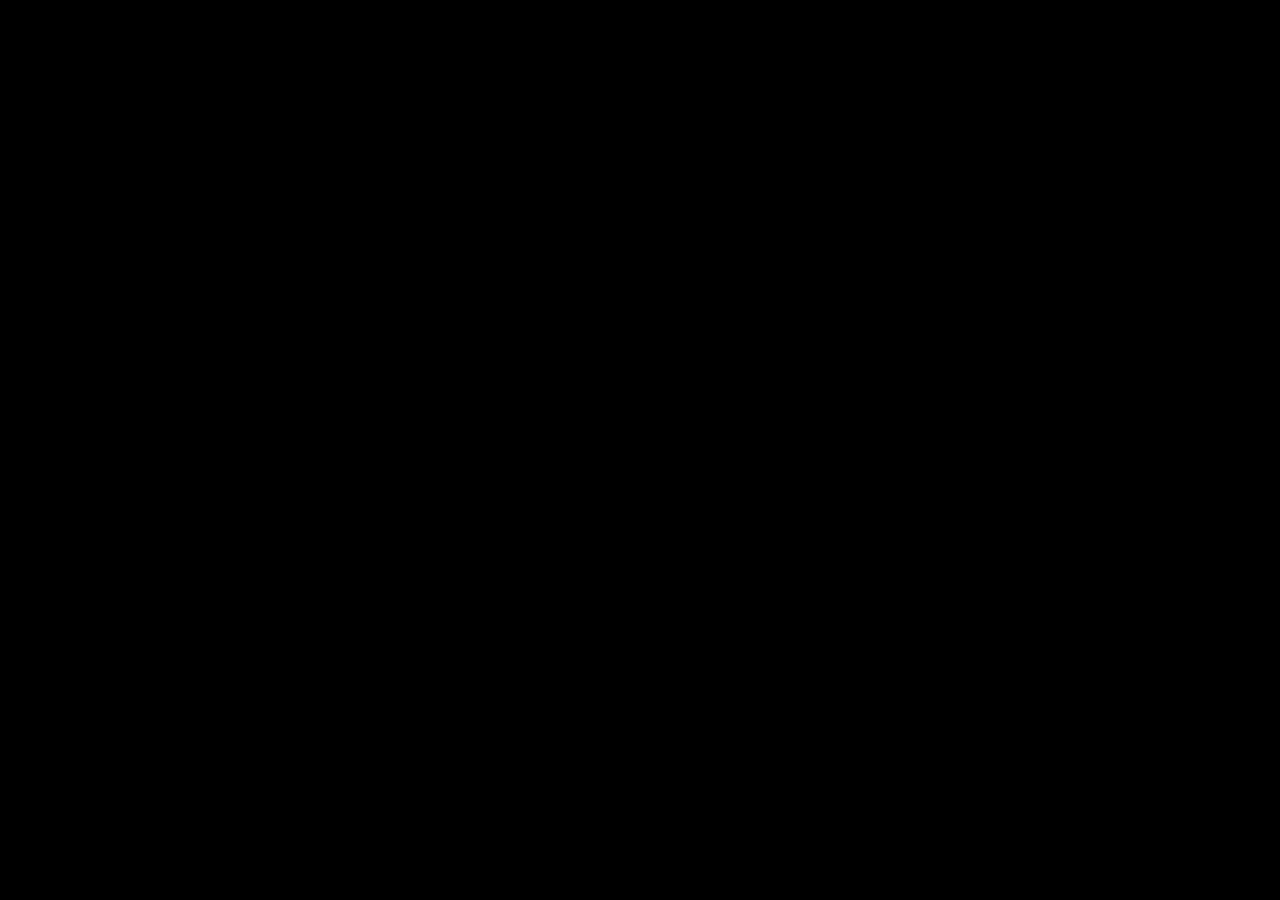
==== index.html @ 2d36dbc8 "Publish 3ro particle landing and mobile entrance" ====
<!doctype html>
<html lang="en">
<head>
  <meta charset="utf-8">
  <meta name="viewport" content="width=device-width, initial-scale=1, viewport-fit=cover">
  <meta name="theme-color" content="#000000">
  <meta name="robots" content="noindex, nofollow">
  <meta name="description" content="3ro — Beyond Baseline.">
  <title>3ro</title>
  <link rel="icon" href="assets/favicon.svg" type="image/svg+xml">
  <link rel="stylesheet" href="landing.css">
  <script type="module" src="landing.js"></script>
</head>
<body>
  <main aria-label="3ro interactive suit portrait">
    <canvas id="field" aria-label="A suit portrait and the 3ro logo below it. Move the pointer or drag to reveal a monochrome point cloud. Click or tap to toggle the full-colour portrait."></canvas>
    <p class="screen-reader-only" id="visual-status" role="status"></p>
  </main>
</body>
</html>
---- landing.css ----
:root { color-scheme:dark; background:#000; }
* { box-sizing:border-box; }
html,body,main { margin:0; width:100%; height:100%; overflow:hidden; background:#000; }
main { position:fixed; inset:0; }
canvas { display:block; width:100%; height:100%; touch-action:none; }
.screen-reader-only { position:absolute; width:1px; height:1px; overflow:hidden; clip-path:inset(50%); white-space:nowrap; }
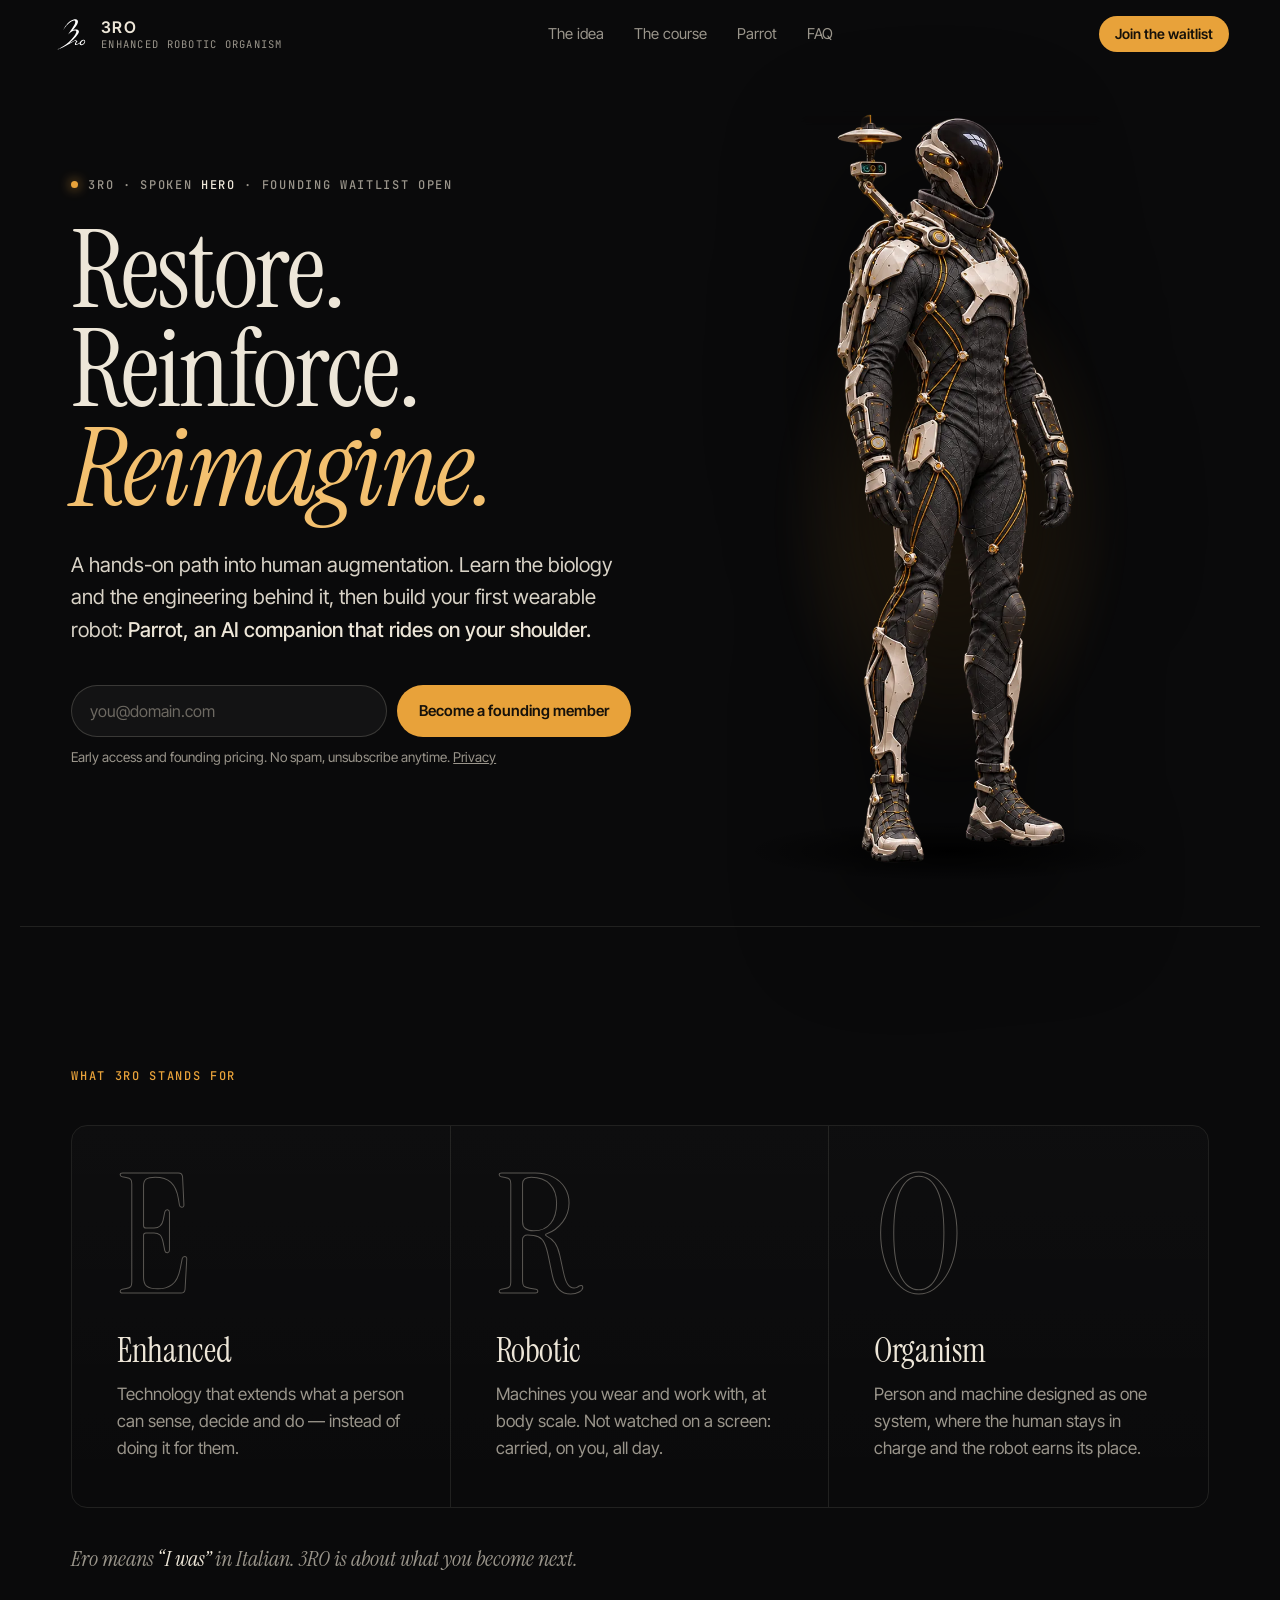
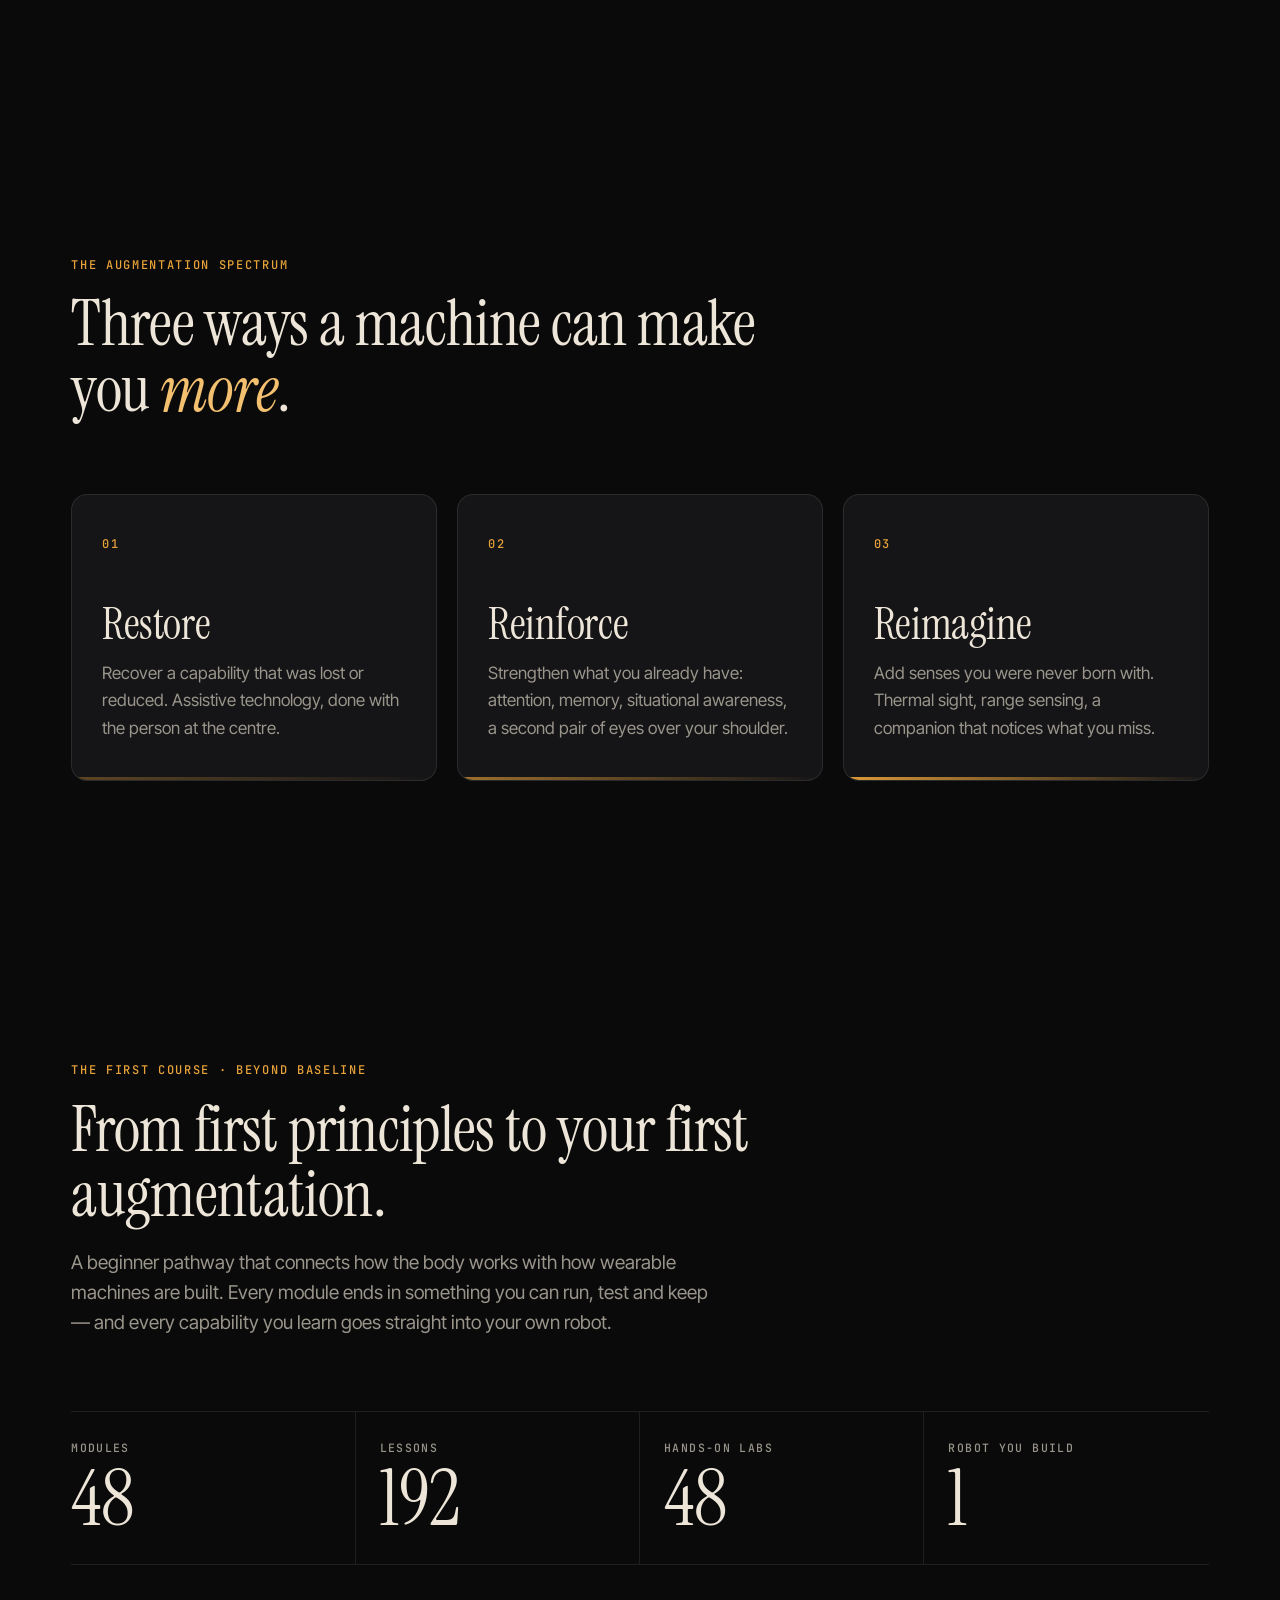
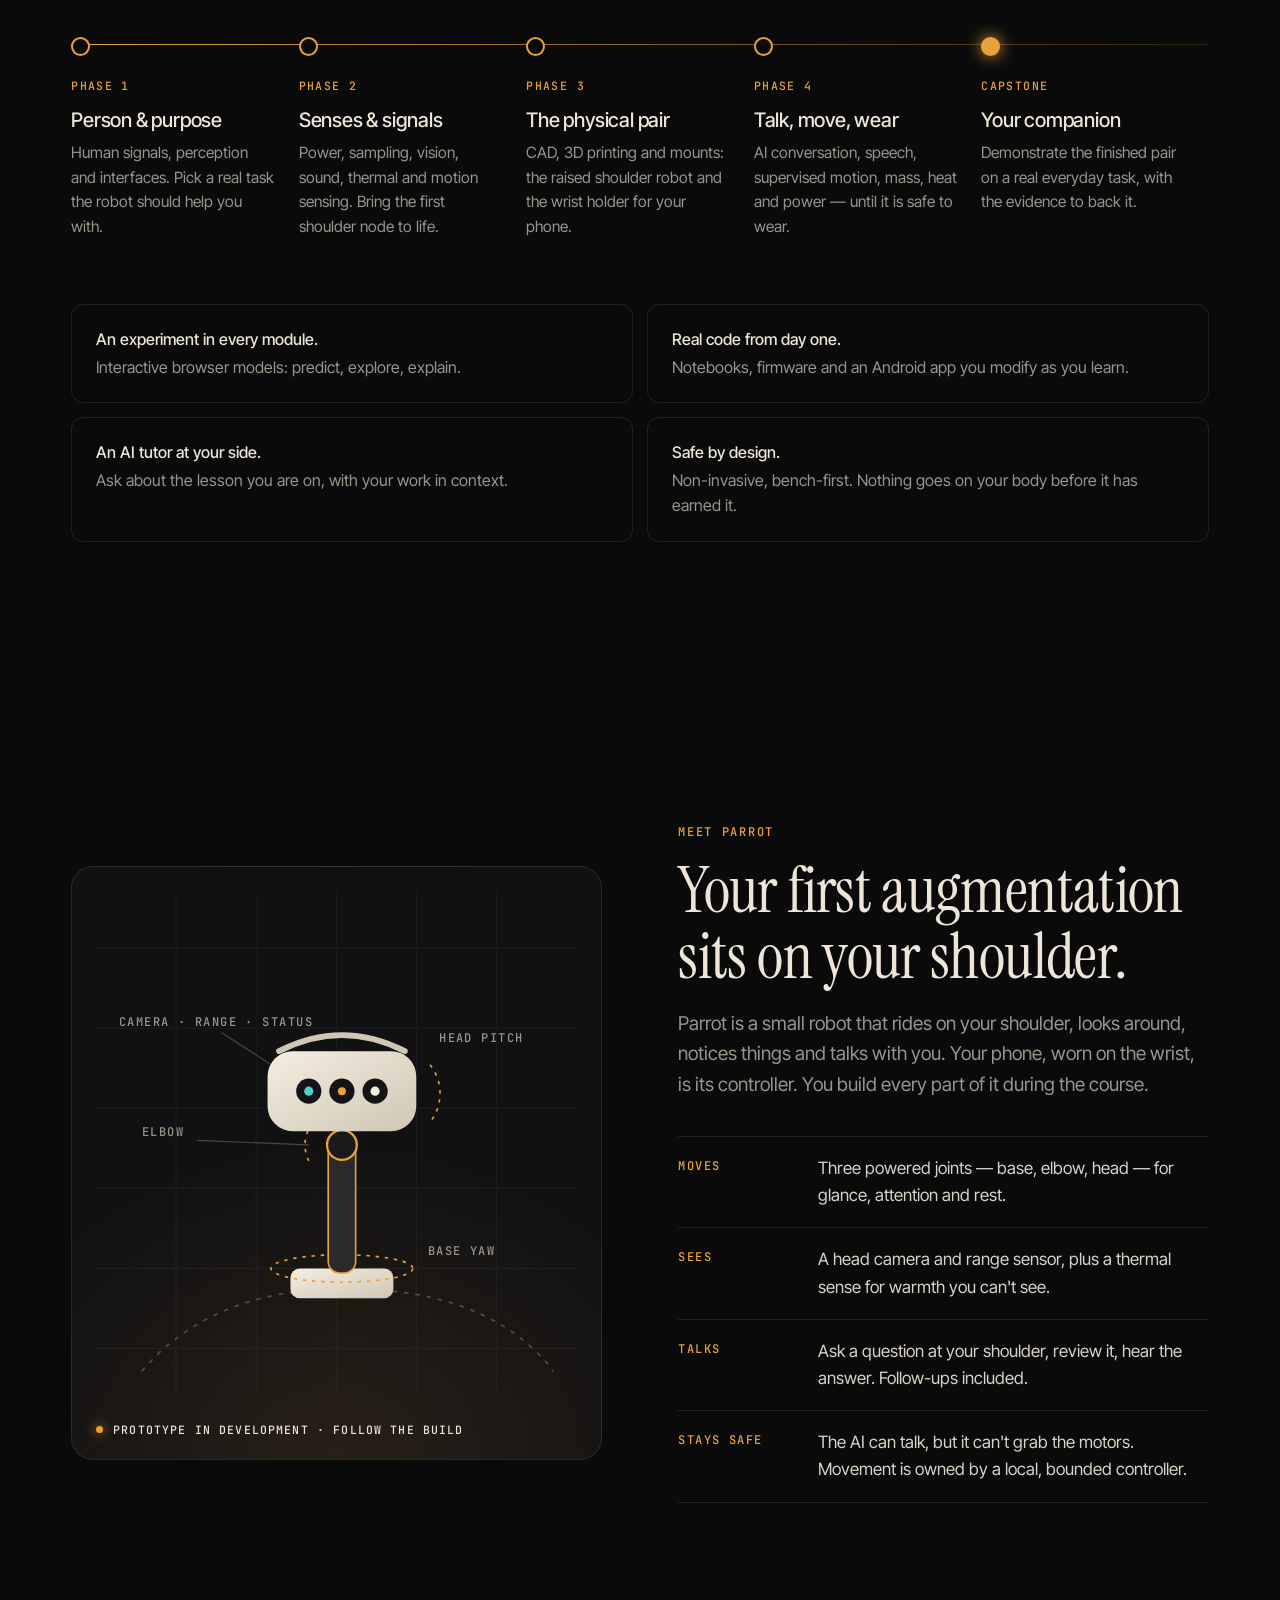
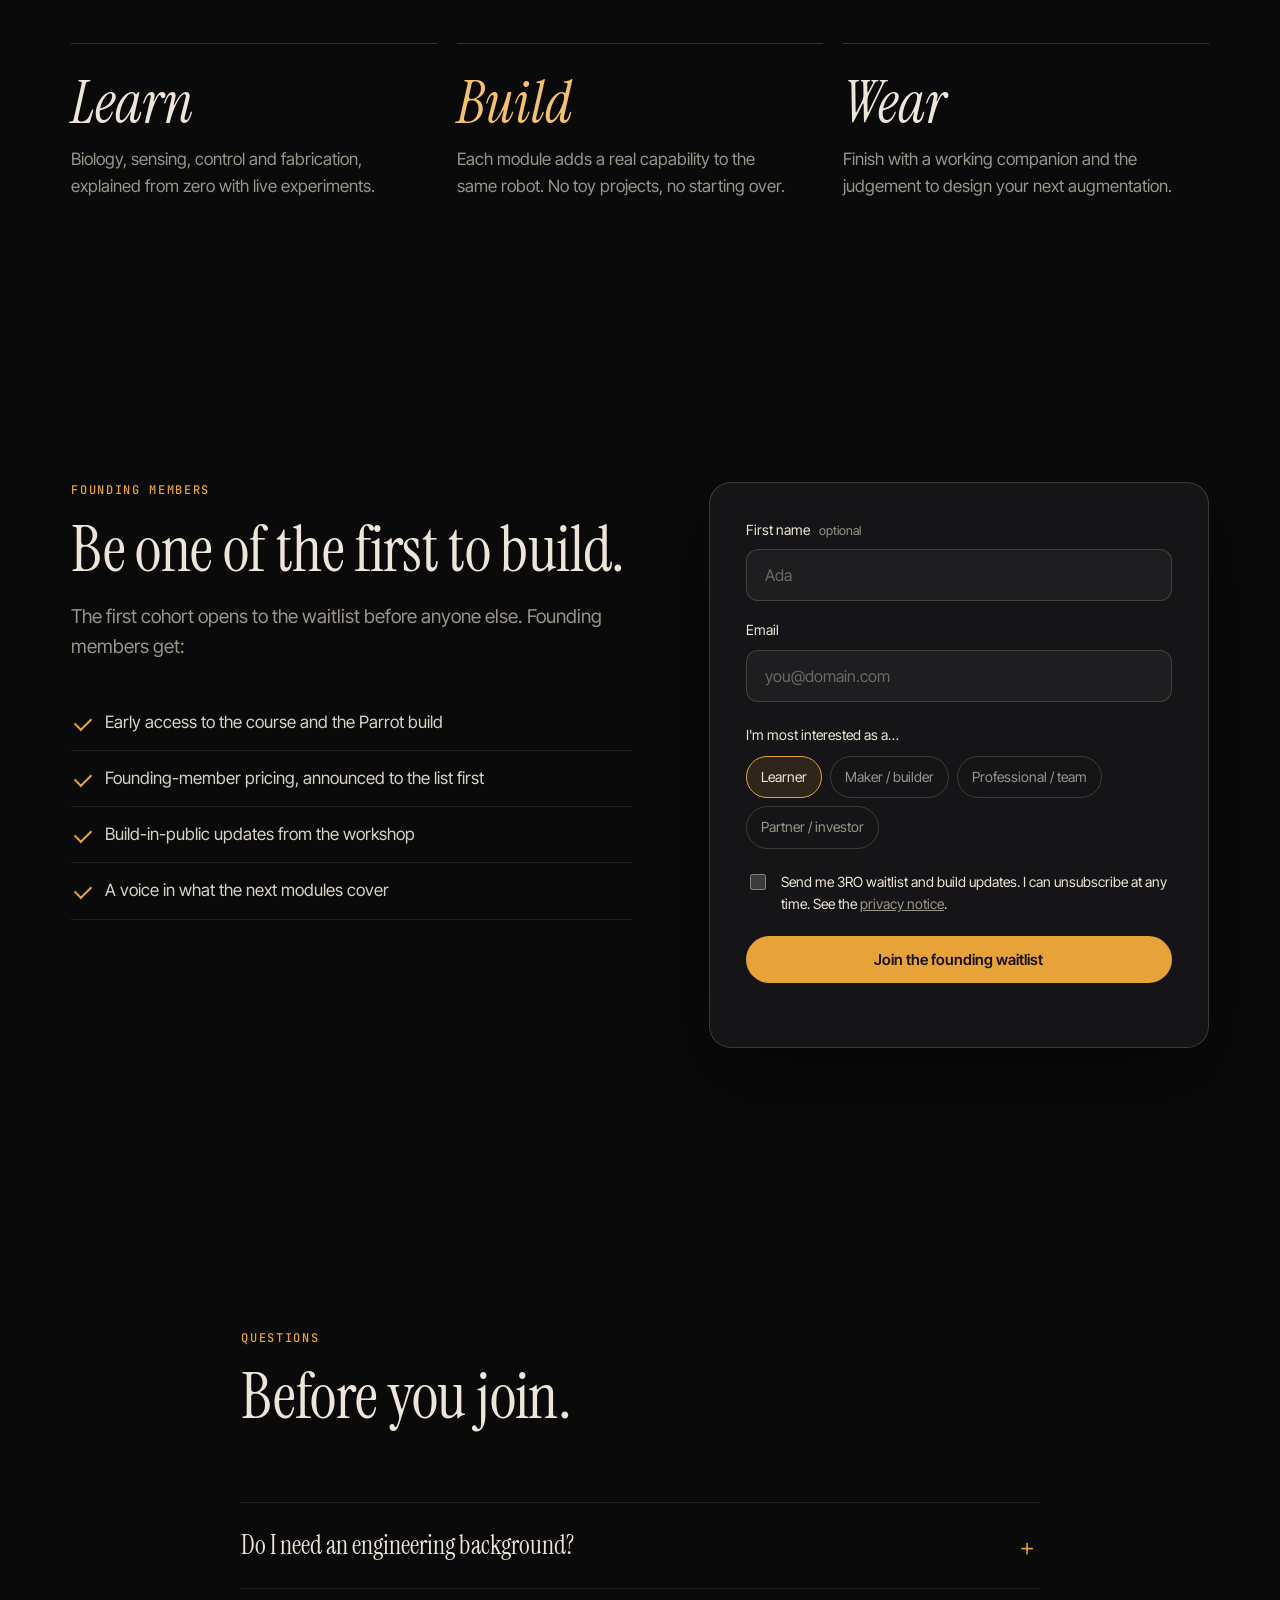
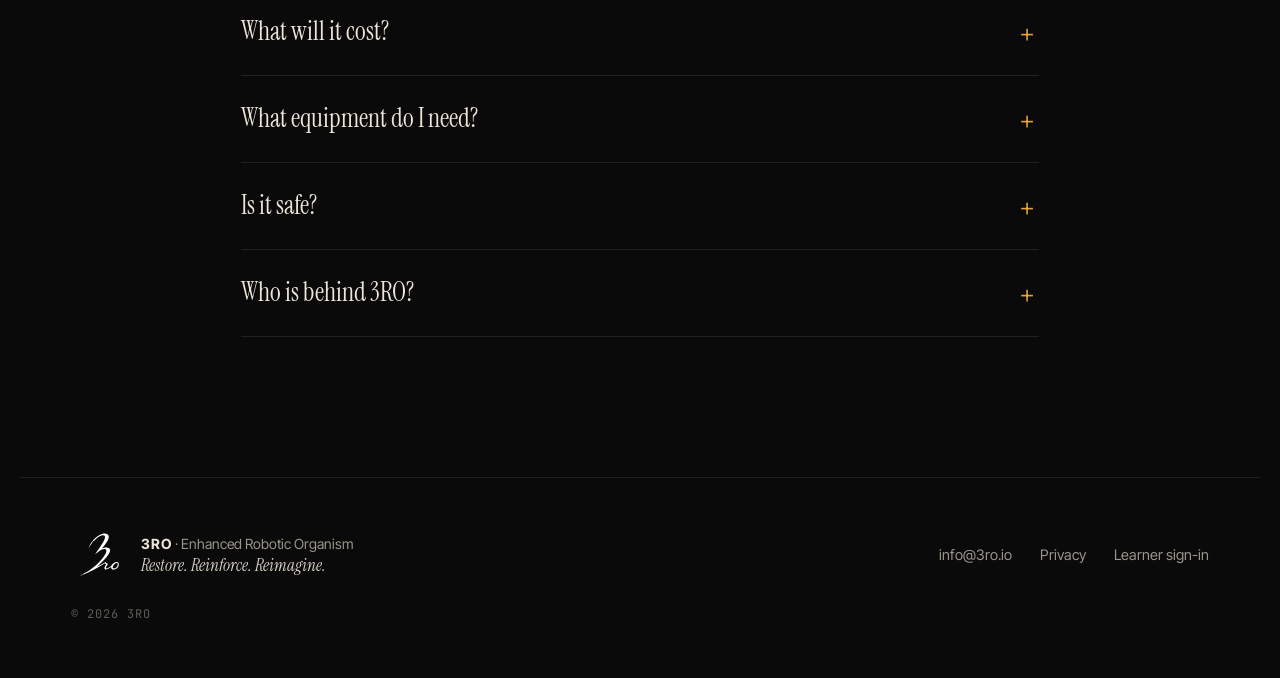
==== commit 33f0b9dc: "Launch 3RO landing v2: Enhanced Robotic Organism, founding waitlist, mobile layout" ====
--- a/index.html
+++ b/index.html
@@ -3,18 +3,235 @@
 <head>
   <meta charset="utf-8">
   <meta name="viewport" content="width=device-width, initial-scale=1, viewport-fit=cover">
-  <meta name="theme-color" content="#000000">
-  <meta name="robots" content="noindex, nofollow">
-  <meta name="description" content="3ro — Beyond Baseline.">
-  <title>3ro</title>
+  <meta name="theme-color" content="#0a0a0b">
+  <title>3RO — Enhanced Robotic Organism</title>
+  <meta name="description" content="3RO (spoken Hero) is a hands-on path into human augmentation. Learn the biology and the engineering, then build your first wearable robot: an AI companion that rides on your shoulder. Join the founding waitlist.">
+  <meta property="og:type" content="website">
+  <meta property="og:url" content="https://3ro.io/">
+  <meta property="og:title" content="3RO — Restore. Reinforce. Reimagine.">
+  <meta property="og:description" content="Learn human augmentation by building your first wearable robot. Founding waitlist open.">
+  <meta property="og:image" content="https://3ro.io/assets/og.jpg">
+  <meta name="twitter:card" content="summary_large_image">
   <link rel="icon" href="assets/favicon.svg" type="image/svg+xml">
-  <link rel="stylesheet" href="landing.css">
-  <script type="module" src="landing.js"></script>
+  <link rel="preconnect" href="https://fonts.googleapis.com">
+  <link rel="preconnect" href="https://fonts.gstatic.com" crossorigin>
+  <link href="https://fonts.googleapis.com/css2?family=Instrument+Serif:ital@0;1&family=Inter+Tight:wght@300;400;500;600&family=JetBrains+Mono:wght@400;500&display=swap" rel="stylesheet">
+  <link rel="stylesheet" href="styles.css">
+  <script type="module" src="main.js"></script>
 </head>
 <body>
-  <main aria-label="3ro interactive suit portrait">
-    <canvas id="field" aria-label="A suit portrait and the 3ro logo below it. Move the pointer or drag to reveal a monochrome point cloud. Click or tap to toggle the full-colour portrait."></canvas>
-    <p class="screen-reader-only" id="visual-status" role="status"></p>
-  </main>
+<a class="skip" href="#join">Skip to the waitlist</a>
+
+<header class="nav" id="top">
+  <a class="brand" href="#top" aria-label="3RO home">
+    <img src="assets/logo-white.svg" alt="" width="40" height="40">
+    <span class="brand-text"><b>3RO</b><small>Enhanced Robotic Organism</small></span>
+  </a>
+  <nav aria-label="Sections">
+    <a href="#meaning">The idea</a>
+    <a href="#course">The course</a>
+    <a href="#parrot">Parrot</a>
+    <a href="#faq">FAQ</a>
+  </nav>
+  <a class="btn btn-small" href="#join">Join the waitlist</a>
+</header>
+
+<main>
+  <!-- HERO -->
+  <section class="hero">
+    <div class="hero-copy">
+      <p class="eyebrow"><span class="dot"></span>3RO · spoken <em>Hero</em><span class="long"> · Founding waitlist open</span></p>
+      <h1>Restore.<br>Reinforce.<br><em>Reimagine.</em></h1>
+      <p class="lede">A hands-on path into human augmentation. Learn the biology and the engineering behind it, then build your first wearable robot: <strong>Parrot, an AI companion that rides on your shoulder.</strong></p>
+      <form class="waitlist inline" data-waitlist novalidate>
+        <label class="sr" for="hero-email">Email address</label>
+        <input id="hero-email" name="email" type="email" autocomplete="email" placeholder="you@domain.com" required>
+        <button class="btn" type="submit">Become a founding member</button>
+        <p class="form-note">Early access and founding pricing. No spam, unsubscribe anytime. <a href="privacy.html">Privacy</a></p>
+        <p class="form-status" role="status" aria-live="polite"></p>
+      </form>
+    </div>
+    <figure class="hero-figure" id="portal" aria-label="Concept of the 3RO suit with the Parrot companion on the shoulder">
+      <div class="halo" aria-hidden="true"></div>
+      <img src="assets/suit.webp" alt="Concept art: a charcoal technical suit with ivory armour and warm metallic details, a small robotic companion raised on the left shoulder." width="900" height="1338" fetchpriority="high">
+      <div class="scan" aria-hidden="true"></div>
+    </figure>
+  </section>
+
+  <!-- MEANING -->
+  <section class="meaning reveal" id="meaning">
+    <p class="kicker">What 3RO stands for</p>
+    <div class="ero">
+      <article><span class="letter">E</span><h3>Enhanced</h3><p>Technology that extends what a person can sense, decide and do — instead of doing it for them.</p></article>
+      <article><span class="letter">R</span><h3>Robotic</h3><p>Machines you wear and work with, at body scale. Not watched on a screen: carried, on you, all day.</p></article>
+      <article><span class="letter">O</span><h3>Organism</h3><p>Person and machine designed as one system, where the human stays in charge and the robot earns its place.</p></article>
+    </div>
+    <p class="aside"><span lang="it">Ero</span> means <em>“I was”</em> in Italian. 3RO is about what you become next.</p>
+  </section>
+
+  <!-- THREE Rs -->
+  <section class="spectrum reveal" aria-labelledby="spectrum-title">
+    <div class="section-head">
+      <p class="kicker">The augmentation spectrum</p>
+      <h2 id="spectrum-title">Three ways a machine can make you <em>more</em>.</h2>
+    </div>
+    <ol class="rs">
+      <li><span class="num">01</span><h3>Restore</h3><p>Recover a capability that was lost or reduced. Assistive technology, done with the person at the centre.</p></li>
+      <li><span class="num">02</span><h3>Reinforce</h3><p>Strengthen what you already have: attention, memory, situational awareness, a second pair of eyes over your shoulder.</p></li>
+      <li><span class="num">03</span><h3>Reimagine</h3><p>Add senses you were never born with. Thermal sight, range sensing, a companion that notices what you miss.</p></li>
+    </ol>
+  </section>
+
+  <!-- COURSE -->
+  <section class="course reveal" id="course" aria-labelledby="course-title">
+    <div class="section-head">
+      <p class="kicker">The first course · Beyond Baseline</p>
+      <h2 id="course-title">From first principles to your first augmentation.</h2>
+      <p class="sub">A beginner pathway that connects how the body works with how wearable machines are built. Every module ends in something you can run, test and keep — and every capability you learn goes straight into your own robot.</p>
+    </div>
+    <dl class="stats">
+      <div><dt>Modules</dt><dd>48</dd></div>
+      <div><dt>Lessons</dt><dd>192</dd></div>
+      <div><dt>Hands-on labs</dt><dd>48</dd></div>
+      <div><dt>Robot you build</dt><dd>1</dd></div>
+    </dl>
+    <ol class="path">
+      <li><span>Phase 1</span><h3>Person &amp; purpose</h3><p>Human signals, perception and interfaces. Pick a real task the robot should help you with.</p></li>
+      <li><span>Phase 2</span><h3>Senses &amp; signals</h3><p>Power, sampling, vision, sound, thermal and motion sensing. Bring the first shoulder node to life.</p></li>
+      <li><span>Phase 3</span><h3>The physical pair</h3><p>CAD, 3D printing and mounts: the raised shoulder robot and the wrist holder for your phone.</p></li>
+      <li><span>Phase 4</span><h3>Talk, move, wear</h3><p>AI conversation, speech, supervised motion, mass, heat and power — until it is safe to wear.</p></li>
+      <li><span>Capstone</span><h3>Your companion</h3><p>Demonstrate the finished pair on a real everyday task, with the evidence to back it.</p></li>
+    </ol>
+    <ul class="features">
+      <li><b>An experiment in every module.</b> Interactive browser models: predict, explore, explain.</li>
+      <li><b>Real code from day one.</b> Notebooks, firmware and an Android app you modify as you learn.</li>
+      <li><b>An AI tutor at your side.</b> Ask about the lesson you are on, with your work in context.</li>
+      <li><b>Safe by design.</b> Non-invasive, bench-first. Nothing goes on your body before it has earned it.</li>
+    </ul>
+  </section>
+
+  <!-- PARROT -->
+  <section class="parrot reveal" id="parrot" aria-labelledby="parrot-title">
+    <div class="parrot-visual" aria-hidden="true">
+      <svg viewBox="0 0 420 440" class="schematic">
+        <defs>
+          <linearGradient id="shell" x1="0" x2="1" y1="0" y2="1"><stop offset="0" stop-color="#f4eee2"/><stop offset="1" stop-color="#cfc6b4"/></linearGradient>
+        </defs>
+        <g class="grid">
+          <path d="M0 400H420M0 330H420M0 260H420M0 190H420M0 120H420M0 50H420M70 0V440M140 0V440M210 0V440M280 0V440M350 0V440"/>
+        </g>
+        <!-- shoulder -->
+        <path class="shoulder" d="M40 420 C90 360 170 340 260 350 C320 356 370 380 400 420"/>
+        <!-- base -->
+        <rect x="170" y="330" width="90" height="26" rx="8" fill="url(#shell)"/>
+        <ellipse class="axis" cx="215" cy="330" rx="62" ry="12"/>
+        <!-- lower arm -->
+        <g class="arm">
+          <rect x="203" y="218" width="24" height="116" rx="10" fill="#2a2a2d" stroke="#e8a23a" stroke-width="1.4"/>
+          <circle cx="215" cy="222" r="13" fill="#1a1a1c" stroke="#e8a23a" stroke-width="2"/>
+          <path class="axis" d="M186 236 A32 32 0 0 1 196 196"/>
+          <!-- head -->
+          <g class="head">
+            <rect x="150" y="140" width="130" height="70" rx="22" fill="url(#shell)"/>
+            <circle cx="186" cy="175" r="11" fill="#141416"/><circle cx="186" cy="175" r="4" fill="#4fd1c5"/>
+            <circle cx="215" cy="175" r="11" fill="#141416"/><circle cx="215" cy="175" r="3.5" fill="#e8a23a"/>
+            <circle cx="244" cy="175" r="11" fill="#141416"/><circle class="blink" cx="244" cy="175" r="4" fill="#f4eee2"/>
+            <path d="M160 140 Q215 112 270 140" fill="none" stroke="#cfc6b4" stroke-width="5" stroke-linecap="round"/>
+            <path class="axis" d="M292 152 A40 40 0 0 1 292 202"/>
+          </g>
+        </g>
+        <g class="callouts">
+          <text x="20" y="118">CAMERA · RANGE · STATUS</text>
+          <line x1="110" y1="124" x2="178" y2="168"/>
+          <text x="300" y="132">HEAD PITCH</text>
+          <text x="40" y="214">ELBOW</text>
+          <line x1="88" y1="218" x2="186" y2="222"/>
+          <text x="290" y="318">BASE YAW</text>
+        </g>
+      </svg>
+      <p class="status-pill"><span class="dot"></span>Prototype in development · follow the build</p>
+    </div>
+    <div class="parrot-copy">
+      <p class="kicker">Meet Parrot</p>
+      <h2 id="parrot-title">Your first augmentation sits on your shoulder.</h2>
+      <p class="sub">Parrot is a small robot that rides on your shoulder, looks around, notices things and talks with you. Your phone, worn on the wrist, is its controller. You build every part of it during the course.</p>
+      <ul class="specs">
+        <li><b>Moves</b><span>Three powered joints — base, elbow, head — for glance, attention and rest.</span></li>
+        <li><b>Sees</b><span>A head camera and range sensor, plus a thermal sense for warmth you can't see.</span></li>
+        <li><b>Talks</b><span>Ask a question at your shoulder, review it, hear the answer. Follow-ups included.</span></li>
+        <li><b>Stays safe</b><span>The AI can talk, but it can't grab the motors. Movement is owned by a local, bounded controller.</span></li>
+      </ul>
+    </div>
+  </section>
+
+  <!-- HOW -->
+  <section class="how reveal" aria-labelledby="how-title">
+    <h2 id="how-title" class="sr">How it works</h2>
+    <ol class="steps">
+      <li><span class="num">Learn</span><p>Biology, sensing, control and fabrication, explained from zero with live experiments.</p></li>
+      <li><span class="num">Build</span><p>Each module adds a real capability to the same robot. No toy projects, no starting over.</p></li>
+      <li><span class="num">Wear</span><p>Finish with a working companion and the judgement to design your next augmentation.</p></li>
+    </ol>
+  </section>
+
+  <!-- JOIN -->
+  <section class="join reveal" id="join" aria-labelledby="join-title">
+    <div class="join-copy">
+      <p class="kicker">Founding members</p>
+      <h2 id="join-title">Be one of the first to build.</h2>
+      <p class="sub">The first cohort opens to the waitlist before anyone else. Founding members get:</p>
+      <ul class="perks">
+        <li>Early access to the course and the Parrot build</li>
+        <li>Founding-member pricing, announced to the list first</li>
+        <li>Build-in-public updates from the workshop</li>
+        <li>A voice in what the next modules cover</li>
+      </ul>
+    </div>
+    <form class="waitlist card" data-waitlist novalidate>
+      <label for="join-name">First name <span class="opt">optional</span></label>
+      <input id="join-name" name="firstname" type="text" autocomplete="given-name" placeholder="Ada">
+      <label for="join-email">Email</label>
+      <input id="join-email" name="email" type="email" autocomplete="email" placeholder="you@domain.com" required>
+      <fieldset>
+        <legend>I'm most interested as a…</legend>
+        <div class="chips">
+          <label><input type="radio" name="interest" value="learner" checked><span>Learner</span></label>
+          <label><input type="radio" name="interest" value="builder"><span>Maker / builder</span></label>
+          <label><input type="radio" name="interest" value="professional"><span>Professional / team</span></label>
+          <label><input type="radio" name="interest" value="partner"><span>Partner / investor</span></label>
+        </div>
+      </fieldset>
+      <label class="consent"><input type="checkbox" name="consent" required><span>Send me 3RO waitlist and build updates. I can unsubscribe at any time. See the <a href="privacy.html">privacy notice</a>.</span></label>
+      <input class="hp" type="text" name="website" tabindex="-1" autocomplete="off" aria-hidden="true">
+      <button class="btn btn-wide" type="submit">Join the founding waitlist</button>
+      <p class="form-status" role="status" aria-live="polite"></p>
+    </form>
+  </section>
+
+  <!-- FAQ -->
+  <section class="faq reveal" id="faq" aria-labelledby="faq-title">
+    <div class="section-head"><p class="kicker">Questions</p><h2 id="faq-title">Before you join.</h2></div>
+    <details><summary>Do I need an engineering background?</summary><p>No. The course is a beginner pathway: it starts from measurement and the human body and builds up. It does ask for curiosity and steady weekly effort — it is a serious programme, not a weekend kit.</p></details>
+    <details><summary>What will it cost?</summary><p>Pricing will be announced to the waitlist first, with a founding-member rate for the first cohort. Parrot's hardware is bought separately from off-the-shelf parts, and the course includes a full parts list and ordering guide.</p></details>
+    <details><summary>What equipment do I need?</summary><p>A computer to start. Later modules use an Android phone as the wrist controller, a 3D printer (or a printing service) and basic electronics tools. Each one is introduced when it's needed, not all on day one.</p></details>
+    <details><summary>Is it safe?</summary><p>Safety is built into the design. Everything is non-invasive and built on the bench first. Movement is controlled locally with hard limits and a stop, and nothing makes medical or protective claims.</p></details>
+    <details><summary>Who is behind 3RO?</summary><p>3RO is founded by Alessio Garofalo: former Italian Army signal officer, Amazon technology leader across Europe and Asia-Pacific, CIO/CTO at NEOM Oxagon and Chief Transformation Officer at NATO, and author of <em>CTO by Mistake</em>. 3RO is where that path goes next.</p></details>
+  </section>
+</main>
+
+<footer class="footer">
+  <div class="foot-brand">
+    <img src="assets/logo-white.svg" alt="3RO" width="56" height="56">
+    <p><b>3RO</b> · Enhanced Robotic Organism<br><span>Restore. Reinforce. Reimagine.</span></p>
+  </div>
+  <div class="foot-links">
+    <a href="mailto:info@3ro.io">info@3ro.io</a>
+    <a href="privacy.html">Privacy</a>
+    <a href="#" data-course-link>Learner sign-in</a>
+  </div>
+  <p class="copy">© <span data-year>2026</span> 3RO</p>
+</footer>
+
+<div class="curtain" aria-hidden="true"></div>
 </body>
 </html>
--- a/styles.css
+++ b/styles.css
@@ -0,0 +1,272 @@
+:root{
+  color-scheme:dark;
+  --bg:#0a0a0b; --bg-2:#111113; --surface:#151517; --line:rgba(237,230,216,.10); --line-2:rgba(237,230,216,.18);
+  --ivory:#ede6d8; --text:#d9d3c7; --muted:#9a958b; --amber:#e8a23a; --amber-2:#f3c06f; --teal:#4fd1c5;
+  --serif:'Instrument Serif',Georgia,serif; --sans:'Inter Tight',system-ui,-apple-system,Segoe UI,sans-serif; --mono:'JetBrains Mono',ui-monospace,monospace;
+  --gutter:clamp(16px,4vw,56px); --max:1240px; --radius:16px;
+}
+*{box-sizing:border-box}
+html{scroll-behavior:smooth;background:var(--bg);overflow-x:clip}
+body{margin:0;background:var(--bg);color:var(--text);font:400 17px/1.6 var(--sans);-webkit-font-smoothing:antialiased;overflow-x:clip}
+img{max-width:100%;display:block}
+a{color:var(--ivory)}
+h1,h2,h3{color:var(--ivory);font-weight:400;margin:0}
+h2{font:400 clamp(36px,5vw,64px)/1.02 var(--serif);letter-spacing:-.01em}
+h2 em,h1 em{font-style:italic;color:var(--amber-2)}
+h3{font:500 20px/1.25 var(--sans);letter-spacing:-.01em}
+p{margin:0}
+.sr,.hp{position:absolute!important;width:1px;height:1px;overflow:hidden;clip-path:inset(50%);white-space:nowrap}
+.skip{position:absolute;left:-999px;top:8px;background:var(--amber);color:#111;padding:8px 14px;border-radius:8px;z-index:100}
+.skip:focus{left:8px}
+:focus-visible{outline:2px solid var(--amber);outline-offset:3px;border-radius:6px}
+
+main>section{max-width:var(--max);margin:0 auto;padding:clamp(80px,11vw,150px) var(--gutter)}
+.kicker,.eyebrow{font:500 12px/1.4 var(--mono);letter-spacing:.14em;text-transform:uppercase;color:var(--amber)}
+.section-head{max-width:760px;margin-bottom:clamp(40px,6vw,72px)}
+.section-head .kicker{margin-bottom:18px}
+.sub{color:var(--muted);font-size:clamp(17px,1.5vw,19px);margin-top:20px;max-width:640px}
+.dot{display:inline-block;width:7px;height:7px;border-radius:50%;background:var(--amber);box-shadow:0 0 12px var(--amber);margin-right:10px;vertical-align:1px;animation:pulse 2.4s ease-in-out infinite}
+@keyframes pulse{50%{opacity:.35}}
+
+/* Buttons */
+.btn{appearance:none;border:0;cursor:pointer;display:inline-flex;align-items:center;justify-content:center;gap:8px;
+  background:var(--amber);color:#16110a;font:600 15px/1 var(--sans);padding:16px 22px;border-radius:999px;text-decoration:none;white-space:nowrap;
+  transition:transform .2s ease,background .2s ease,box-shadow .2s ease}
+.btn:hover{background:var(--amber-2);box-shadow:0 8px 30px rgba(232,162,58,.25);transform:translateY(-1px)}
+.btn:disabled{opacity:.6;cursor:progress}
+.btn-small{padding:11px 16px;font-size:14px}
+.btn-wide{width:100%;margin-top:8px}
+
+/* Nav */
+.nav{position:fixed;inset:0 0 auto;z-index:50;display:flex;align-items:center;justify-content:space-between;gap:24px;
+  padding:14px var(--gutter);transition:background .3s ease,border-color .3s ease;border-bottom:1px solid transparent}
+.nav.scrolled{background:rgba(10,10,11,.78);backdrop-filter:blur(14px);-webkit-backdrop-filter:blur(14px);border-color:var(--line)}
+.brand{display:flex;align-items:center;gap:10px;text-decoration:none}
+.brand img{width:40px;height:40px}
+.brand-text{display:flex;flex-direction:column;line-height:1.1}
+.brand-text b{font:600 16px var(--sans);letter-spacing:.08em;color:var(--ivory)}
+.brand-text small{font:400 10.5px var(--mono);letter-spacing:.12em;text-transform:uppercase;color:var(--muted)}
+.nav nav{display:flex;gap:30px}
+.nav nav a{color:var(--muted);text-decoration:none;font-size:15px;transition:color .2s}
+.nav nav a:hover{color:var(--ivory)}
+
+/* Hero */
+.hero{min-height:100svh;display:grid;grid-template-columns:1.05fr .95fr;align-items:center;gap:clamp(24px,4vw,64px);padding-top:110px!important;padding-bottom:60px!important;position:relative}
+.hero-copy{position:relative;z-index:2}
+.eyebrow{margin-bottom:28px;color:var(--muted)}
+.eyebrow em{font-style:normal;color:var(--ivory)}
+h1{font:400 clamp(58px,8.4vw,124px)/.92 var(--serif);letter-spacing:-.02em}
+.lede{font-size:clamp(18px,1.6vw,21px);color:var(--text);max-width:560px;margin-top:30px}
+.lede strong{color:var(--ivory);font-weight:500}
+.waitlist.inline{display:grid;grid-template-columns:1fr auto;gap:10px;margin-top:38px;max-width:560px}
+.waitlist.inline .form-note,.waitlist.inline .form-status{grid-column:1/-1}
+.form-note{font-size:13.5px;color:var(--muted)}
+.form-note a{color:var(--muted)}
+.form-status{font-size:14.5px;min-height:1.4em;color:var(--amber-2)}
+.waitlist[data-state="error"] .form-status{color:#ff9a8a}
+input[type=email],input[type=text]{width:100%;background:rgba(255,255,255,.04);border:1px solid var(--line-2);color:var(--ivory);
+  font:400 16px var(--sans);padding:15px 18px;border-radius:999px;transition:border-color .2s,background .2s}
+input::placeholder{color:#6d6962}
+input[type=email]:focus,input[type=text]:focus{outline:none;border-color:var(--amber);background:rgba(255,255,255,.06)}
+
+.hero-figure{position:relative;margin:0;height:min(84svh,880px);display:flex;justify-content:center;align-items:flex-end;
+  --px:0;--py:0;touch-action:manipulation}
+.hero-figure img{height:100%;width:auto;object-fit:contain;position:relative;z-index:1;
+  transform:translate(calc(var(--px)*-14px),calc(var(--py)*-10px));transition:transform .4s cubic-bezier(.2,.7,.2,1);
+  filter:drop-shadow(0 40px 60px rgba(0,0,0,.7));animation:rise 1.4s cubic-bezier(.2,.7,.2,1) both}
+@keyframes rise{from{opacity:0;transform:translateY(30px)}}
+.halo{position:absolute;inset:8% 6% 0;background:radial-gradient(closest-side,rgba(232,162,58,.22),rgba(232,162,58,.06) 55%,transparent 75%);filter:blur(10px);
+  transform:translate(calc(var(--px)*16px),calc(var(--py)*12px));transition:transform .5s ease}
+.hero-figure::after{content:"";position:absolute;inset:auto 10% -2% 10%;height:60px;background:radial-gradient(closest-side,rgba(0,0,0,.9),transparent);z-index:0}
+.scan{position:absolute;inset:0;z-index:2;pointer-events:none;overflow:hidden;mask-image:linear-gradient(transparent,#000 15%,#000 85%,transparent)}
+.scan::before{content:"";position:absolute;left:20%;right:20%;height:2px;top:0;background:linear-gradient(90deg,transparent,rgba(243,192,111,.55),transparent);
+  box-shadow:0 0 18px rgba(243,192,111,.5);animation:scan 6s cubic-bezier(.45,0,.55,1) infinite}
+@keyframes scan{0%{top:2%;opacity:0}10%{opacity:1}50%{top:96%;opacity:1}60%,100%{top:96%;opacity:0}}
+@keyframes fade{from{opacity:0;transform:translateY(6px)}}
+
+/* Meaning */
+.meaning{border-top:1px solid var(--line)}
+.meaning>.kicker{margin-bottom:40px}
+.ero{display:grid;grid-template-columns:repeat(3,1fr);gap:0;border:1px solid var(--line);border-radius:var(--radius);overflow:hidden}
+.ero article{padding:clamp(28px,3.5vw,48px);border-right:1px solid var(--line);position:relative;background:linear-gradient(180deg,rgba(255,255,255,.015),transparent)}
+.ero article:last-child{border-right:0}
+.letter{display:block;font:400 clamp(110px,13vw,190px)/.8 var(--serif);color:transparent;-webkit-text-stroke:1px rgba(237,230,216,.35);margin-bottom:28px;transition:color .5s,-webkit-text-stroke-color .5s}
+.ero article:hover .letter{color:var(--amber);-webkit-text-stroke-color:var(--amber)}
+.ero h3{font:400 34px/1.1 var(--serif);margin-bottom:12px}
+.ero p{color:var(--muted)}
+.aside{margin-top:36px;color:var(--muted);font:400 italic 22px/1.4 var(--serif)}
+.aside em{color:var(--ivory)}
+
+/* Spectrum */
+.rs{list-style:none;margin:0;padding:0;display:grid;grid-template-columns:repeat(3,1fr);gap:20px;counter-reset:r}
+.rs li{position:relative;padding:34px 30px 38px;border-radius:var(--radius);background:var(--surface);border:1px solid var(--line);overflow:hidden}
+.rs li::after{content:"";position:absolute;left:0;right:0;bottom:0;height:3px;background:linear-gradient(90deg,var(--amber),transparent);opacity:calc(.35 + var(--i,0)*.3)}
+.rs li:nth-child(1){--i:0}.rs li:nth-child(2){--i:1}.rs li:nth-child(3){--i:2}
+.rs .num{font:500 12px var(--mono);color:var(--amber);letter-spacing:.12em}
+.rs h3{font:400 44px/1 var(--serif);margin:46px 0 14px}
+.rs p{color:var(--muted)}
+
+/* Course */
+.stats{display:grid;grid-template-columns:repeat(4,1fr);margin:0 0 72px;border-top:1px solid var(--line);border-bottom:1px solid var(--line)}
+.stats div{padding:28px 0 26px;border-right:1px solid var(--line);padding-left:24px}
+.stats div:first-child{padding-left:0}
+.stats div:last-child{border-right:0}
+.stats dt{font:500 11.5px var(--mono);letter-spacing:.12em;text-transform:uppercase;color:var(--muted)}
+.stats dd{margin:6px 0 0;font:400 clamp(48px,6vw,80px)/1 var(--serif);color:var(--ivory)}
+.path{list-style:none;padding:0;margin:0 0 64px;display:grid;grid-template-columns:repeat(5,1fr);gap:0;position:relative}
+.path::before{content:"";position:absolute;left:0;right:0;top:7px;height:1px;background:linear-gradient(90deg,var(--amber),rgba(232,162,58,.15))}
+.path li{padding:34px 22px 0 0;position:relative}
+.path li::before{content:"";position:absolute;top:0;left:0;width:15px;height:15px;border-radius:50%;background:var(--bg);border:2px solid var(--amber)}
+.path li:last-child::before{background:var(--amber);box-shadow:0 0 16px var(--amber)}
+.path span{font:500 11.5px var(--mono);letter-spacing:.12em;text-transform:uppercase;color:var(--amber)}
+.path h3{margin:10px 0 8px}
+.path p{color:var(--muted);font-size:15.5px}
+.features{list-style:none;padding:0;margin:0;display:grid;grid-template-columns:repeat(2,1fr);gap:14px}
+.features li{padding:22px 24px;border:1px solid var(--line);border-radius:12px;color:var(--muted);font-size:16px}
+.features b{color:var(--ivory);font-weight:500;display:block;margin-bottom:2px}
+
+/* Parrot */
+.parrot{display:grid;grid-template-columns:1fr 1fr;gap:clamp(40px,6vw,96px);align-items:center}
+.parrot-visual{position:relative;border:1px solid var(--line);border-radius:22px;background:radial-gradient(120% 90% at 50% 100%,rgba(232,162,58,.10),transparent 60%),var(--bg-2);padding:24px 24px 64px}
+.schematic{width:100%;height:auto;display:block}
+.schematic .grid path{stroke:rgba(237,230,216,.05);stroke-width:1;fill:none}
+.schematic .shoulder{fill:none;stroke:rgba(237,230,216,.25);stroke-width:1.5;stroke-dasharray:4 6}
+.schematic .axis{fill:none;stroke:var(--amber);stroke-width:1.4;stroke-dasharray:3 5}
+.schematic .callouts text{font:500 10.5px var(--mono);letter-spacing:.12em;fill:var(--muted)}
+.schematic .callouts line{stroke:rgba(237,230,216,.25);stroke-width:1}
+.schematic .arm{transform-origin:215px 334px;animation:glance 7s ease-in-out infinite}
+.schematic .head{transform-origin:215px 222px;animation:nod 7s ease-in-out infinite}
+.schematic .blink{animation:blink 3.4s infinite}
+@keyframes glance{0%,100%{transform:rotate(0)}30%{transform:rotate(-7deg)}55%{transform:rotate(5deg)}}
+@keyframes nod{0%,100%{transform:rotate(0)}30%{transform:rotate(6deg)}55%{transform:rotate(-4deg)}75%{transform:rotate(2deg)}}
+@keyframes blink{0%,90%,100%{opacity:1}94%{opacity:.15}}
+.status-pill{position:absolute;left:24px;bottom:22px;font:500 11.5px var(--mono);letter-spacing:.1em;text-transform:uppercase;color:var(--ivory)}
+.parrot-copy .kicker{margin-bottom:18px}
+.specs{list-style:none;padding:0;margin:36px 0 0;border-top:1px solid var(--line)}
+.specs li{display:grid;grid-template-columns:120px 1fr;gap:20px;padding:18px 0;border-bottom:1px solid var(--line)}
+.specs b{font:500 12px/1.9 var(--mono);letter-spacing:.12em;text-transform:uppercase;color:var(--amber)}
+.specs span{color:var(--text)}
+
+/* How */
+.how{padding-top:0!important}
+.steps{list-style:none;margin:0;padding:0;display:grid;grid-template-columns:repeat(3,1fr);gap:20px}
+.steps li{padding:30px 0 0;border-top:1px solid var(--line-2)}
+.steps .num{display:block;font:400 italic clamp(40px,4.5vw,60px)/1 var(--serif);color:var(--ivory);margin-bottom:14px}
+.steps li:nth-child(2) .num{color:var(--amber-2)}
+.steps p{color:var(--muted);max-width:330px}
+
+/* Join */
+.join{display:grid;grid-template-columns:1fr minmax(0,500px);gap:clamp(40px,6vw,96px);align-items:start;position:relative}
+.join::before{content:"";position:absolute;inset:10% 0 auto auto;width:min(520px,90vw);height:520px;background:radial-gradient(closest-side,rgba(232,162,58,.13),transparent);pointer-events:none;z-index:-1}
+.join-copy .kicker{margin-bottom:18px}
+.perks{list-style:none;padding:0;margin:32px 0 0}
+.perks li{padding:14px 0 14px 34px;border-bottom:1px solid var(--line);position:relative;color:var(--text)}
+.perks li::before{content:"";position:absolute;left:4px;top:22px;width:14px;height:8px;border-left:2px solid var(--amber);border-bottom:2px solid var(--amber);transform:rotate(-45deg)}
+.card{background:var(--surface);border:1px solid var(--line-2);border-radius:22px;padding:clamp(24px,3vw,36px);display:flex;flex-direction:column;gap:8px;box-shadow:0 30px 80px rgba(0,0,0,.45)}
+.card>label{font-size:14px;color:var(--ivory);margin-top:10px}
+.card>label:first-child{margin-top:0}
+.opt{color:var(--muted);font-size:12.5px;margin-left:6px}
+.card input[type=text],.card input[type=email]{border-radius:12px}
+fieldset{border:0;padding:0;margin:14px 0 4px}
+legend{font-size:14px;color:var(--ivory);margin-bottom:10px;padding:0}
+.chips{display:flex;flex-wrap:wrap;gap:8px}
+.chips label{cursor:pointer}
+.chips input{position:absolute;opacity:0;pointer-events:none}
+.chips span{display:inline-block;padding:9px 14px;border:1px solid var(--line-2);border-radius:999px;font-size:14px;color:var(--muted);transition:all .2s}
+.chips input:checked+span{border-color:var(--amber);color:var(--ivory);background:rgba(232,162,58,.12)}
+.chips input:focus-visible+span{outline:2px solid var(--amber);outline-offset:2px}
+.consent{display:flex;gap:12px;align-items:flex-start;font-size:13.5px;color:var(--muted);margin:12px 0 4px;cursor:pointer}
+.consent input{margin-top:3px;accent-color:var(--amber);width:16px;height:16px;flex:none}
+.consent a{color:var(--muted)}
+.waitlist.is-done input,.waitlist.is-done .chips,.waitlist.is-done fieldset{opacity:.55}
+
+/* FAQ */
+.faq{max-width:900px!important}
+details{border-bottom:1px solid var(--line);padding:4px 0}
+details:first-of-type{border-top:1px solid var(--line)}
+summary{list-style:none;cursor:pointer;padding:22px 40px 22px 0;font:400 clamp(21px,2.2vw,26px)/1.3 var(--serif);color:var(--ivory);position:relative}
+summary::-webkit-details-marker{display:none}
+summary::after{content:"+";position:absolute;right:4px;top:50%;transform:translateY(-50%);font:300 26px var(--sans);color:var(--amber);transition:transform .3s}
+details[open] summary::after{transform:translateY(-50%) rotate(45deg)}
+details p{color:var(--muted);padding:0 0 24px;max-width:720px}
+
+/* Footer */
+.footer{max-width:var(--max);margin:0 auto;padding:48px var(--gutter) 56px;border-top:1px solid var(--line);display:flex;flex-wrap:wrap;align-items:center;justify-content:space-between;gap:24px}
+.foot-brand{display:flex;align-items:center;gap:14px}
+.foot-brand p{font-size:14px;color:var(--muted);line-height:1.5}
+.foot-brand b{color:var(--ivory);letter-spacing:.06em}
+.foot-brand span{font:italic 400 17px var(--serif);color:var(--text)}
+.foot-links{display:flex;gap:28px}
+.foot-links a{color:var(--muted);text-decoration:none;font-size:14.5px}
+.foot-links a:hover{color:var(--ivory)}
+.copy{width:100%;font:400 12px var(--mono);color:#5f5b55;letter-spacing:.08em}
+
+/* Reveal */
+.reveal{opacity:0;transform:translateY(28px);transition:opacity .9s ease,transform .9s cubic-bezier(.2,.7,.2,1)}
+.reveal.in{opacity:1;transform:none}
+
+/* Entrance curtain */
+.curtain{position:fixed;inset:0;background:#000;opacity:0;pointer-events:none;z-index:200;transition:opacity 1s ease}
+.entering .curtain{opacity:1;pointer-events:all}
+.entering .hero-figure img{transform:scale(1.06);filter:brightness(1.6) drop-shadow(0 0 40px rgba(243,192,111,.6));transition:all 1s ease}
+
+/* Responsive */
+@media (max-width:1020px){
+  .nav nav{display:none}
+  /* Mobile hero: the portrait becomes a backdrop so headline and signup sit above the fold */
+  .hero{display:flex;flex-direction:column;justify-content:flex-end;min-height:100svh;padding-top:88px!important;padding-bottom:36px!important;overflow:hidden}
+  .hero-figure{position:absolute;top:64px;right:-4%;width:78%;height:64svh;margin:0;z-index:0;
+    -webkit-mask-image:linear-gradient(180deg,#000 40%,transparent 96%);mask-image:linear-gradient(180deg,#000 40%,transparent 96%)}
+  .hero-figure img{height:100%;width:100%;object-fit:contain;object-position:right top;animation:rise 1.4s cubic-bezier(.2,.7,.2,1) both}
+  .hero-figure::after{display:none}
+  .hero-copy{padding-top:34svh}
+  .hero-copy::before{content:"";position:absolute;inset:-40px -40px -20px -40px;z-index:-1;background:linear-gradient(180deg,transparent,rgba(10,10,11,.85) 30%,var(--bg) 60%)}
+  .path{grid-template-columns:1fr;gap:0}
+  .path::before{left:7px;right:auto;top:0;bottom:0;width:1px;height:auto;background:linear-gradient(180deg,var(--amber),rgba(232,162,58,.15))}
+  .path li{padding:0 0 32px 40px}
+  .parrot,.join{grid-template-columns:1fr}
+}
+@media (max-width:720px){
+  body{font-size:16px}
+  main>section{padding-top:72px;padding-bottom:72px}
+  h1{font-size:clamp(50px,15vw,72px)}
+  h2{font-size:clamp(34px,10vw,46px)}
+  .lede{margin-top:20px}
+  .waitlist.inline{margin-top:26px}
+  .eyebrow{margin-bottom:18px;font-size:11px}
+  .btn-small{padding:10px 14px;font-size:13px}
+  .nav{padding-top:10px;padding-bottom:10px}
+  .hero-copy{padding-top:12svh}
+  .eyebrow .long{display:none}
+  h1{font-size:clamp(46px,13.5vw,64px)}
+  .lede{font-size:17px;line-height:1.5}
+  .hero{padding-bottom:20px!important}
+  .rs h3{font-size:38px;margin-top:28px}
+  .stats dd{font-size:52px}
+  .schematic .callouts text{font-size:14px}
+  .parrot-visual{padding:14px 14px 56px}
+  .card{padding:22px}
+  input[type=email],input[type=text]{font-size:16px;padding:14px 16px}
+  .chips span{padding:10px 14px}
+  summary{font-size:21px}
+  .footer{flex-direction:column;align-items:flex-start}
+  .brand-text small{display:none}
+  .waitlist.inline{grid-template-columns:1fr}
+  .waitlist.inline .btn{width:100%}
+  .ero,.rs,.steps,.features{grid-template-columns:1fr}
+  .ero article{border-right:0;border-bottom:1px solid var(--line)}
+  .ero article:last-child{border-bottom:0}
+  .letter{font-size:110px;margin-bottom:16px}
+  .stats{grid-template-columns:repeat(2,1fr)}
+  .stats div{padding-left:0!important;border-right:0}
+  .stats div:nth-child(odd){border-right:1px solid var(--line)}
+  .stats div:nth-child(even){padding-left:20px!important}
+  .stats div:nth-child(-n+2){border-bottom:1px solid var(--line)}
+  .specs li{grid-template-columns:1fr;gap:4px}
+    .foot-links{flex-wrap:wrap;gap:18px}
+}
+@media (prefers-reduced-motion:reduce){
+  *,*::before,*::after{animation:none!important;transition:none!important}
+  html{scroll-behavior:auto}
+  .reveal{opacity:1;transform:none}
+}
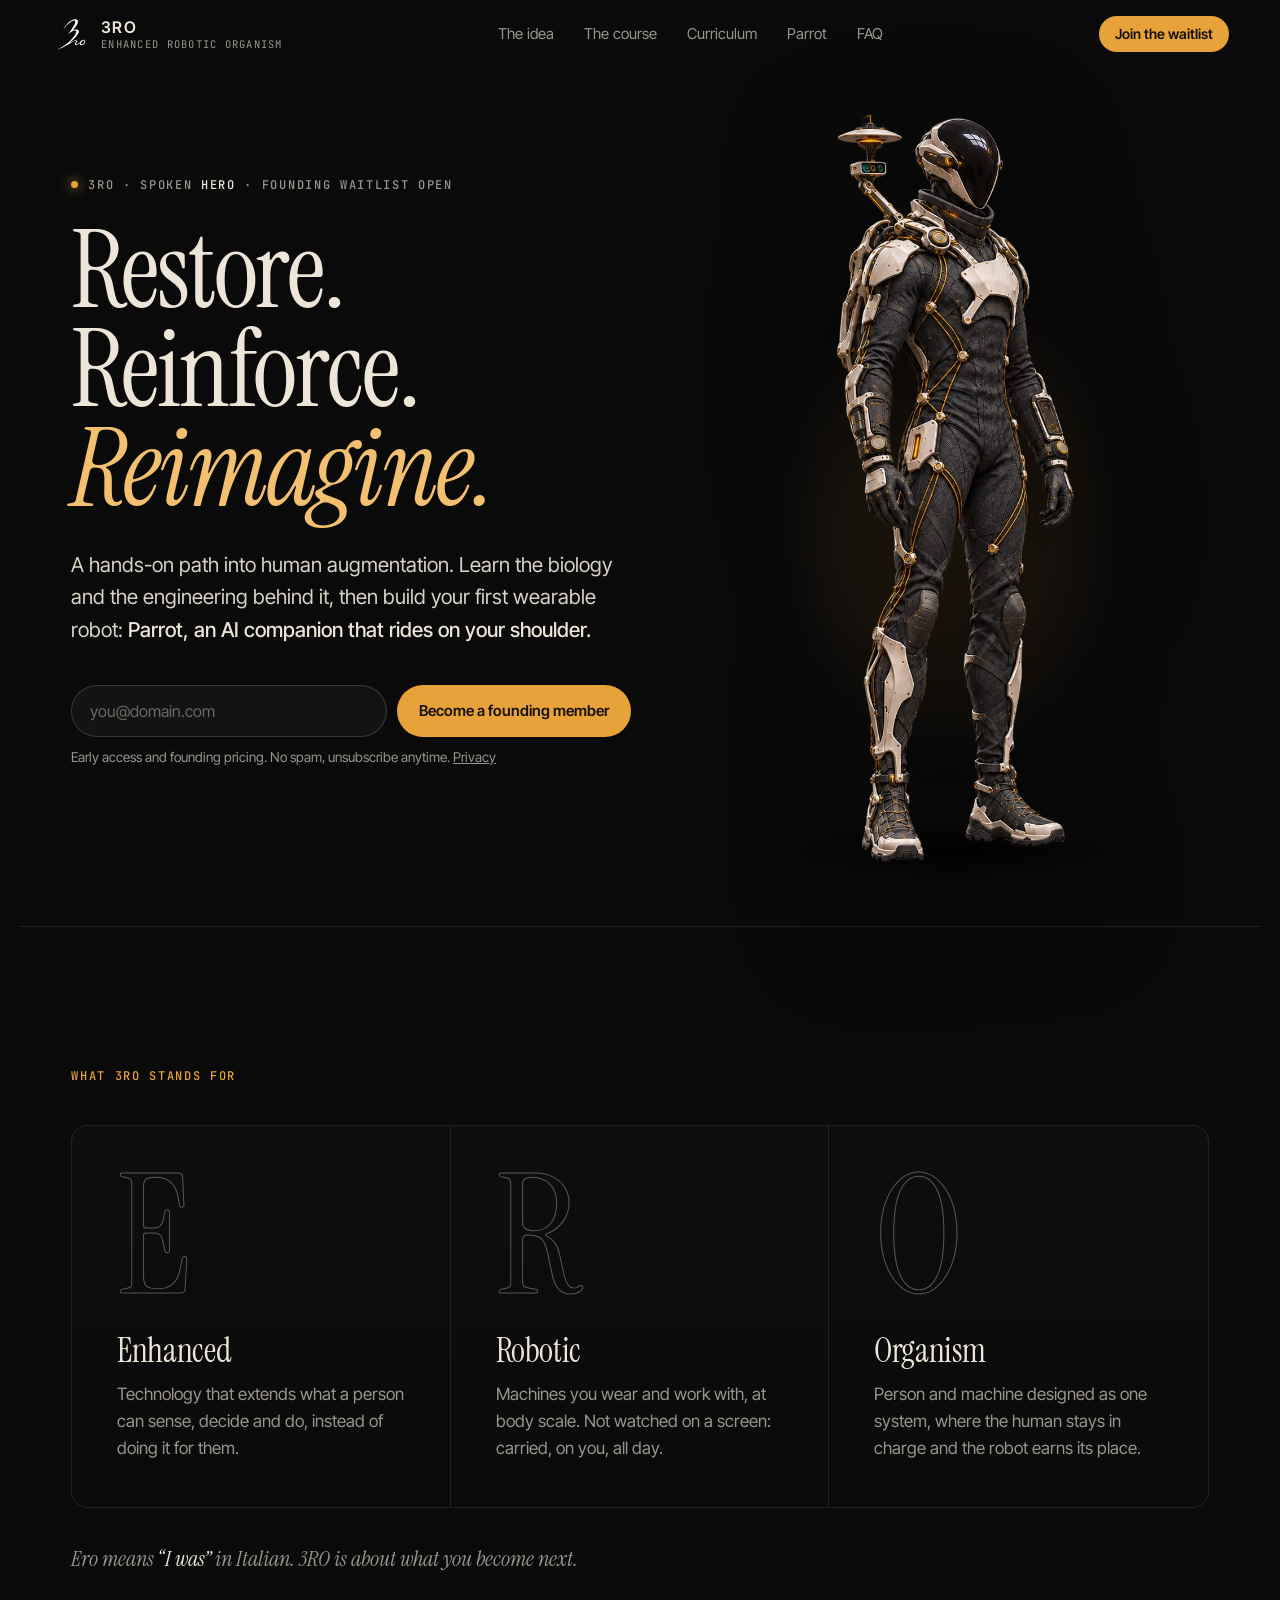
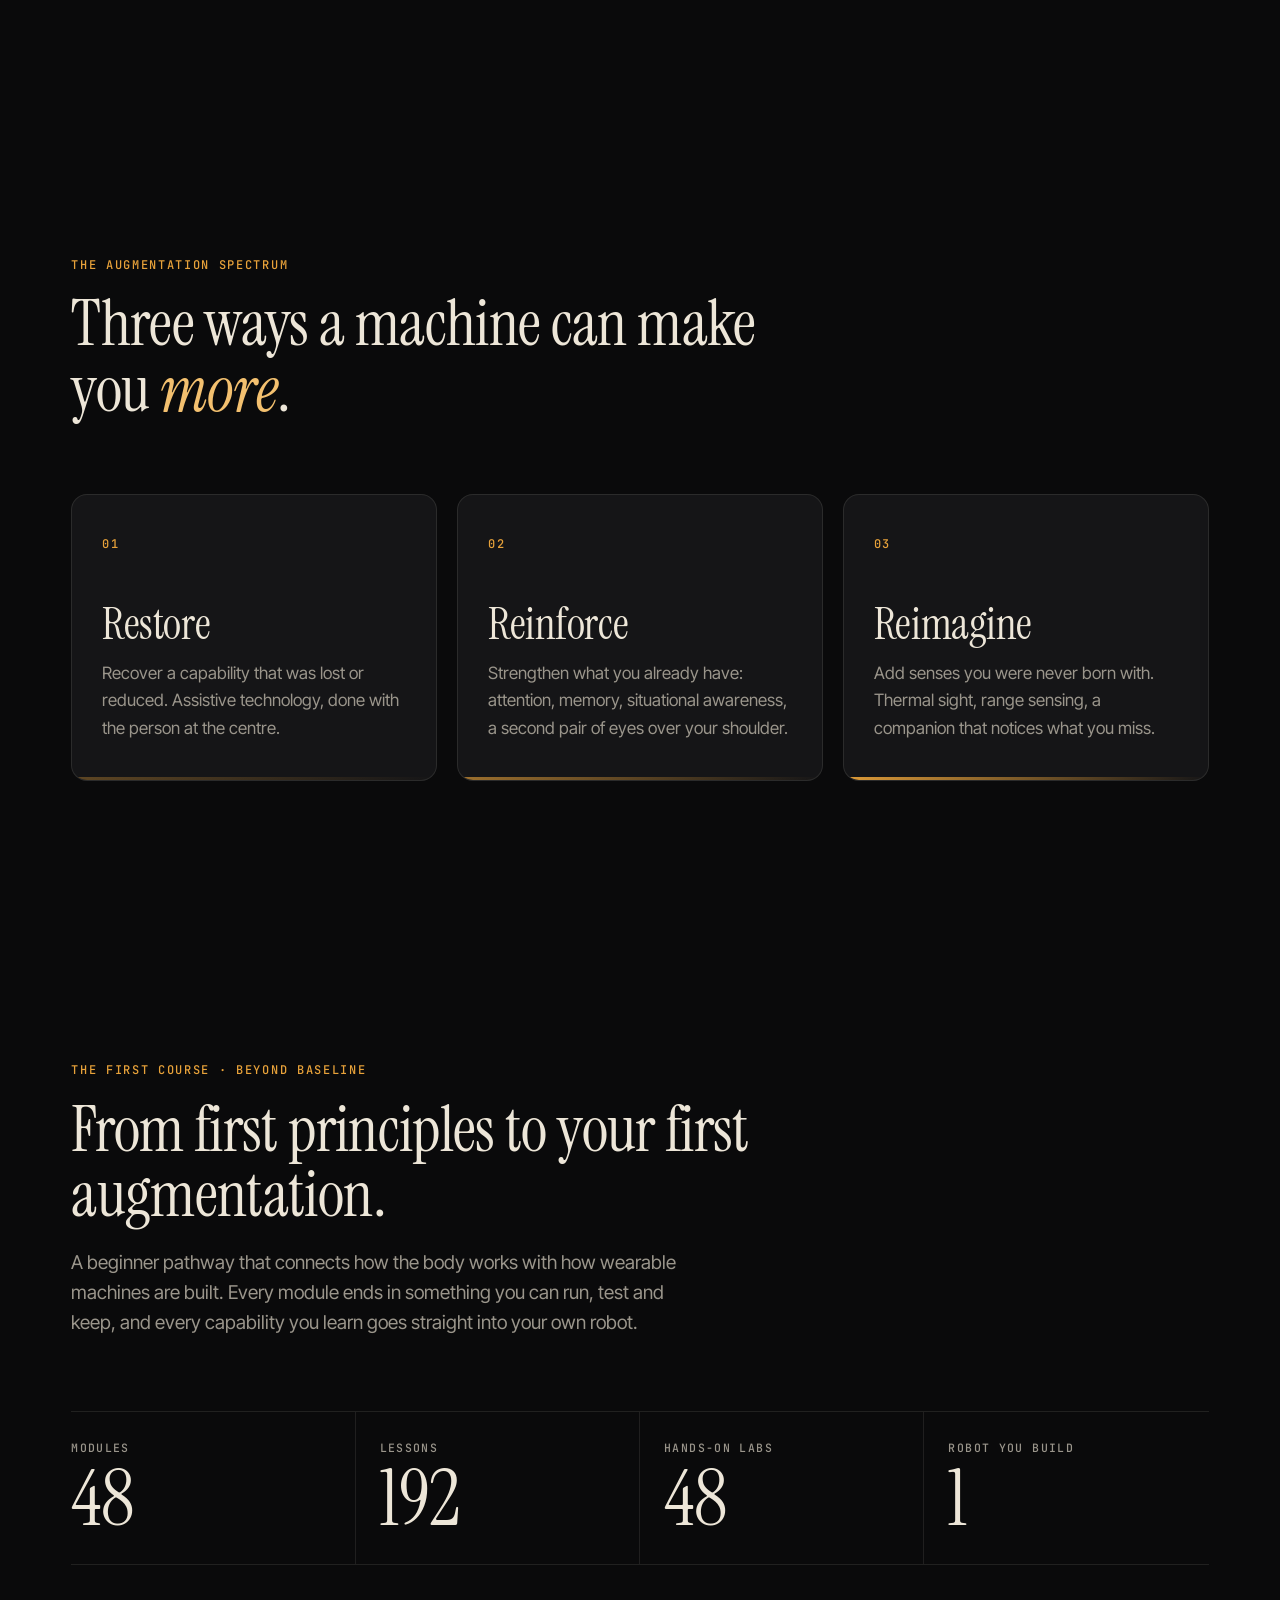
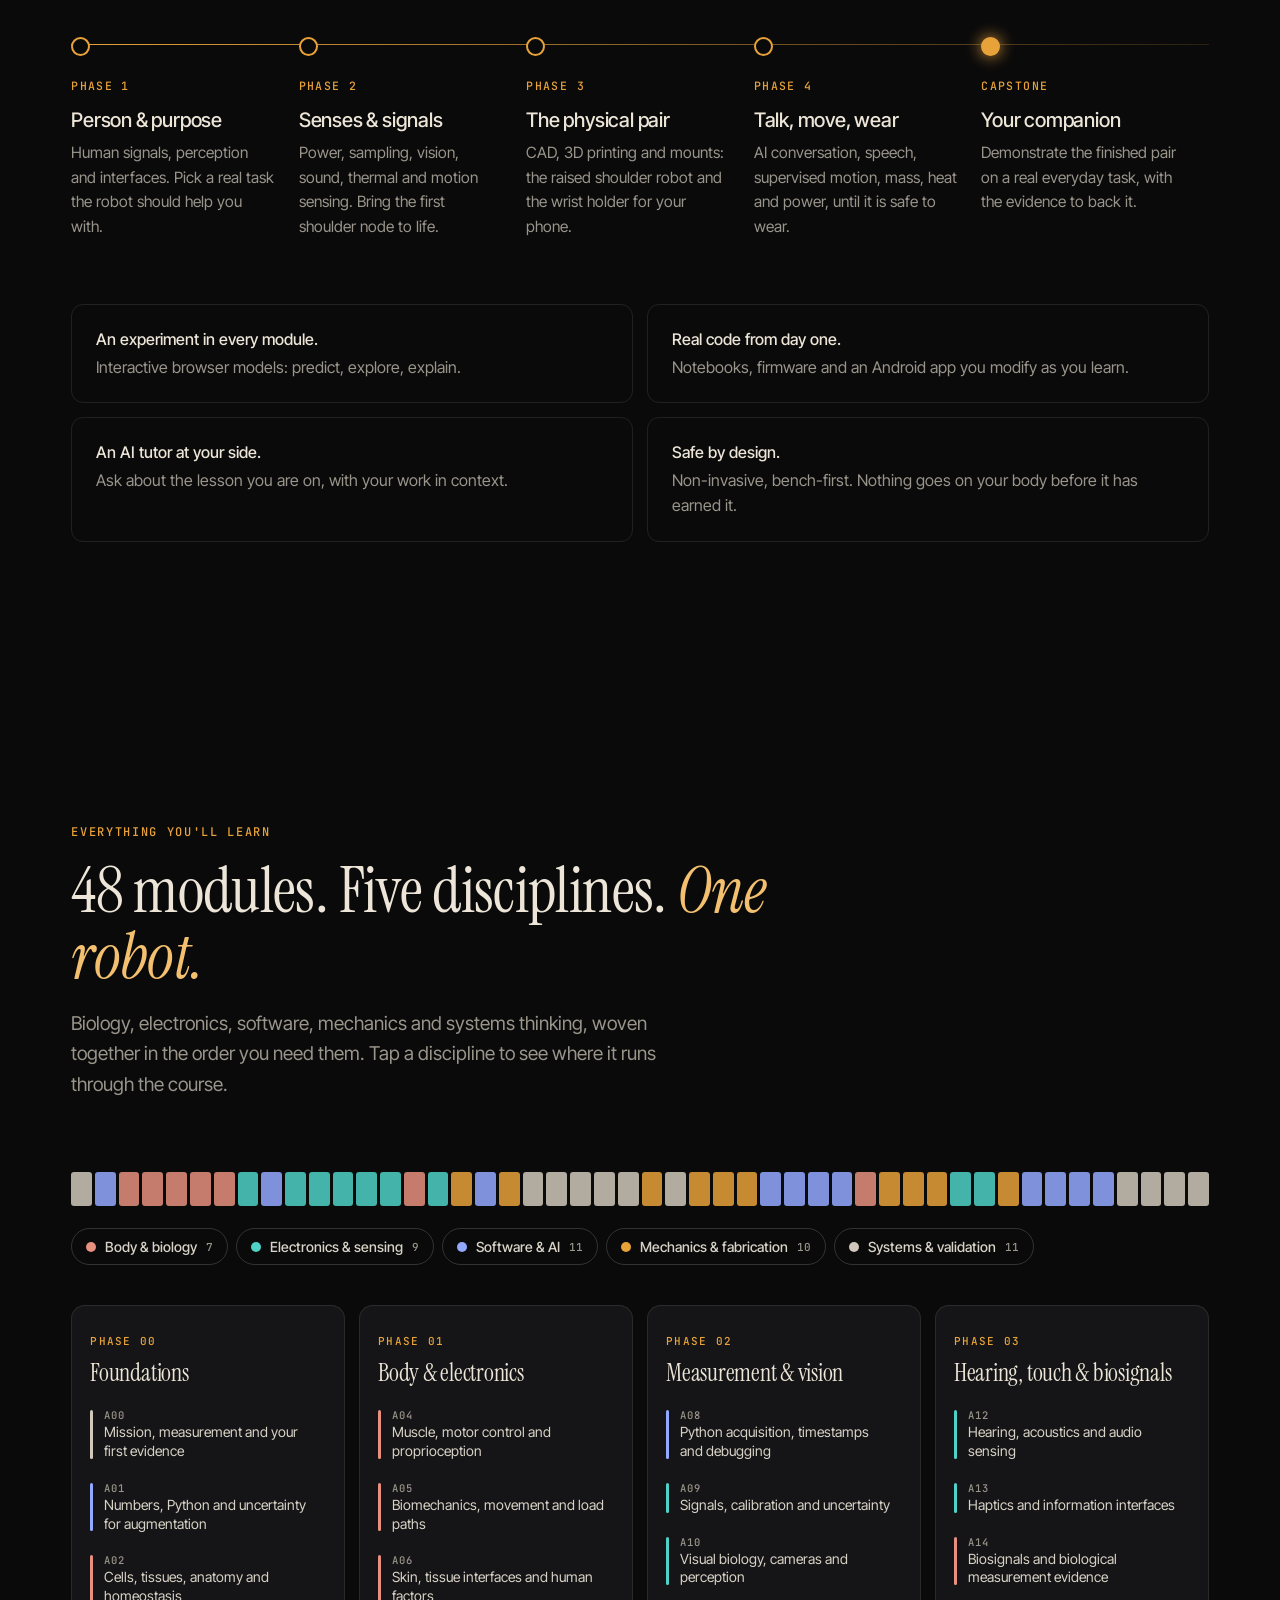
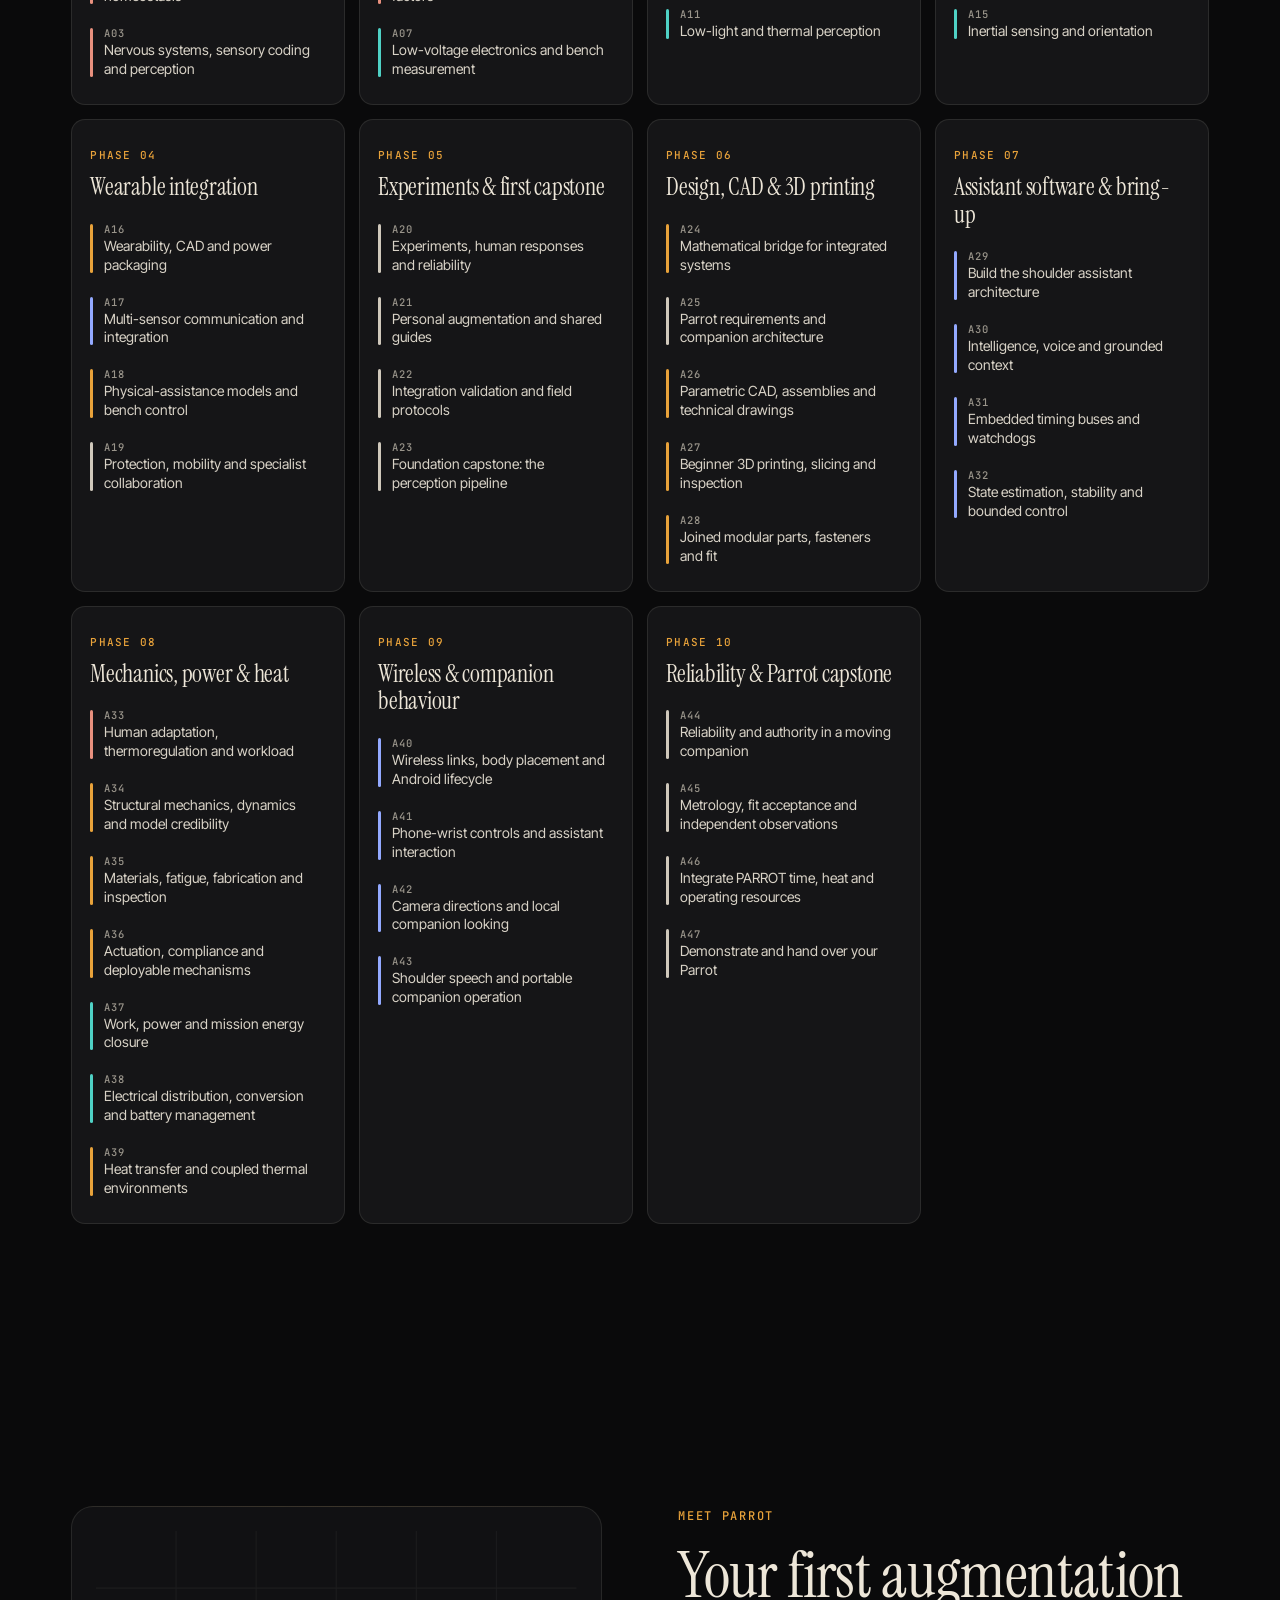
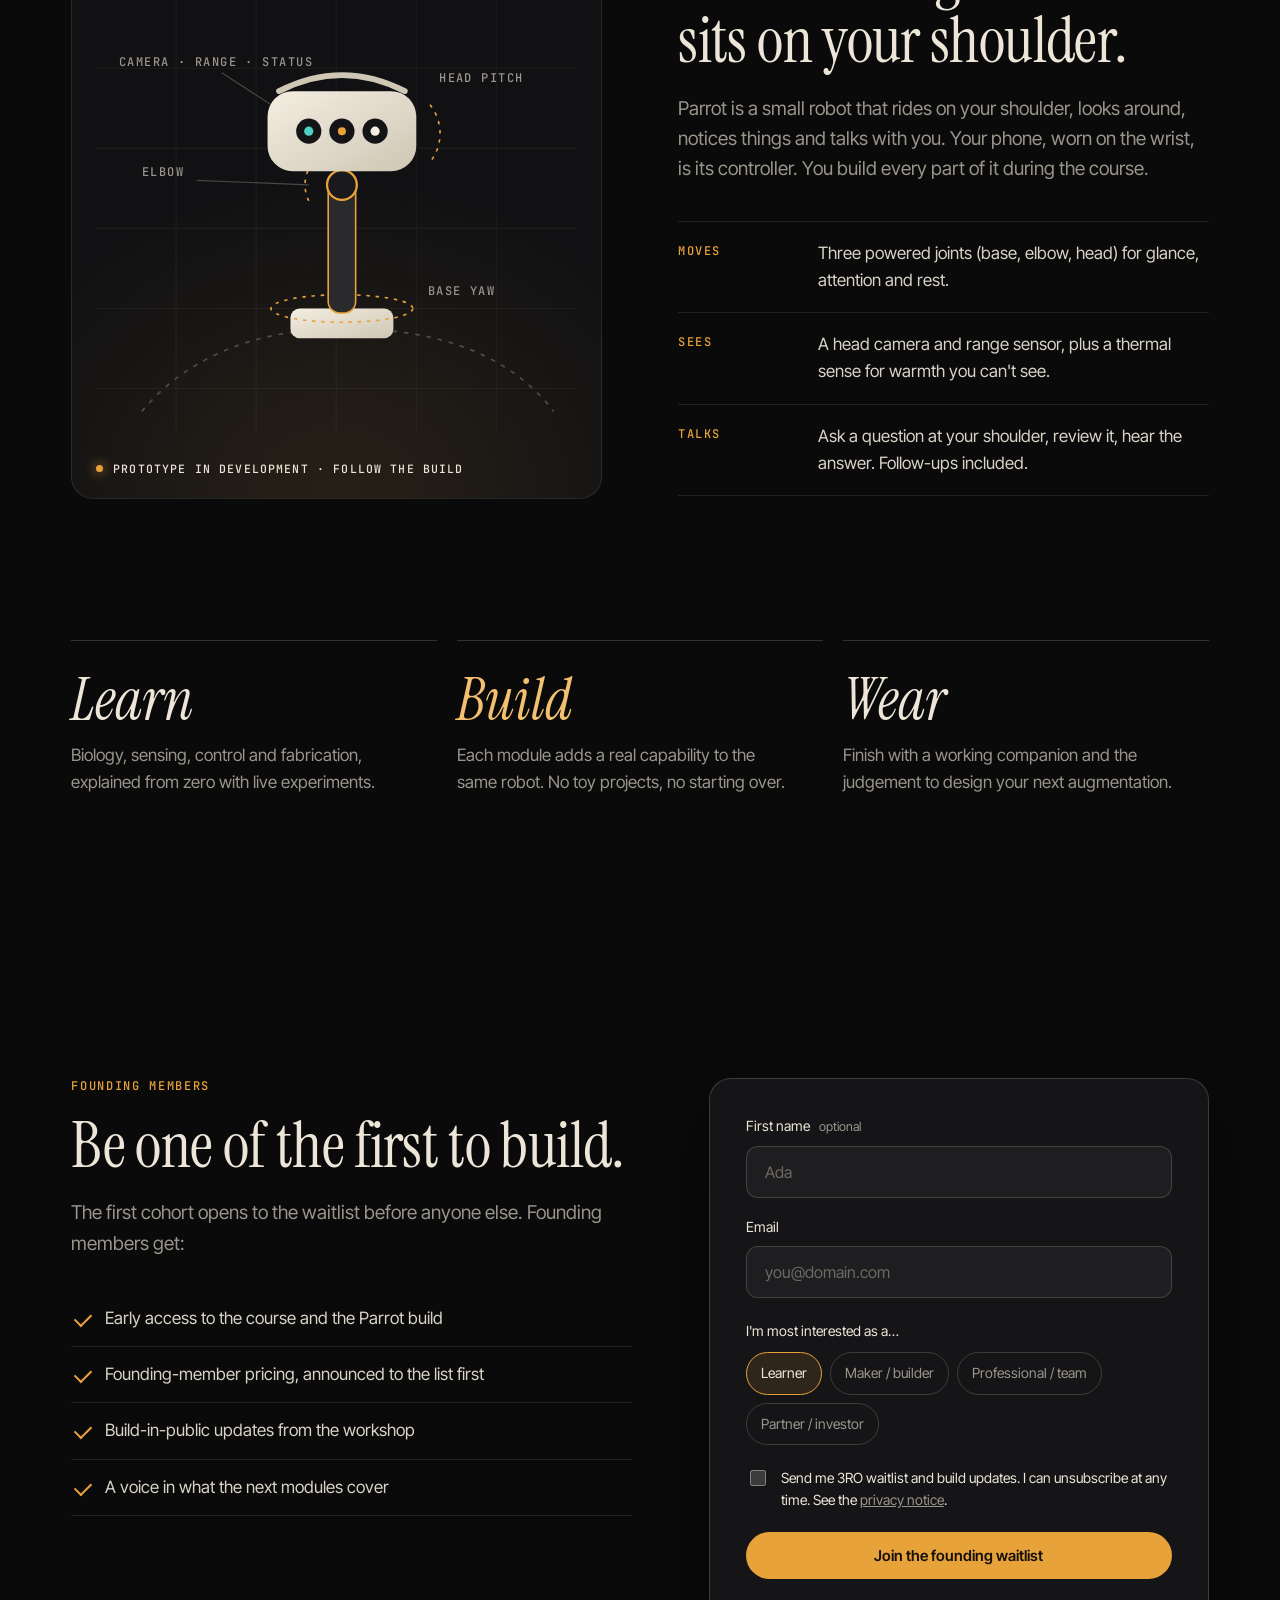
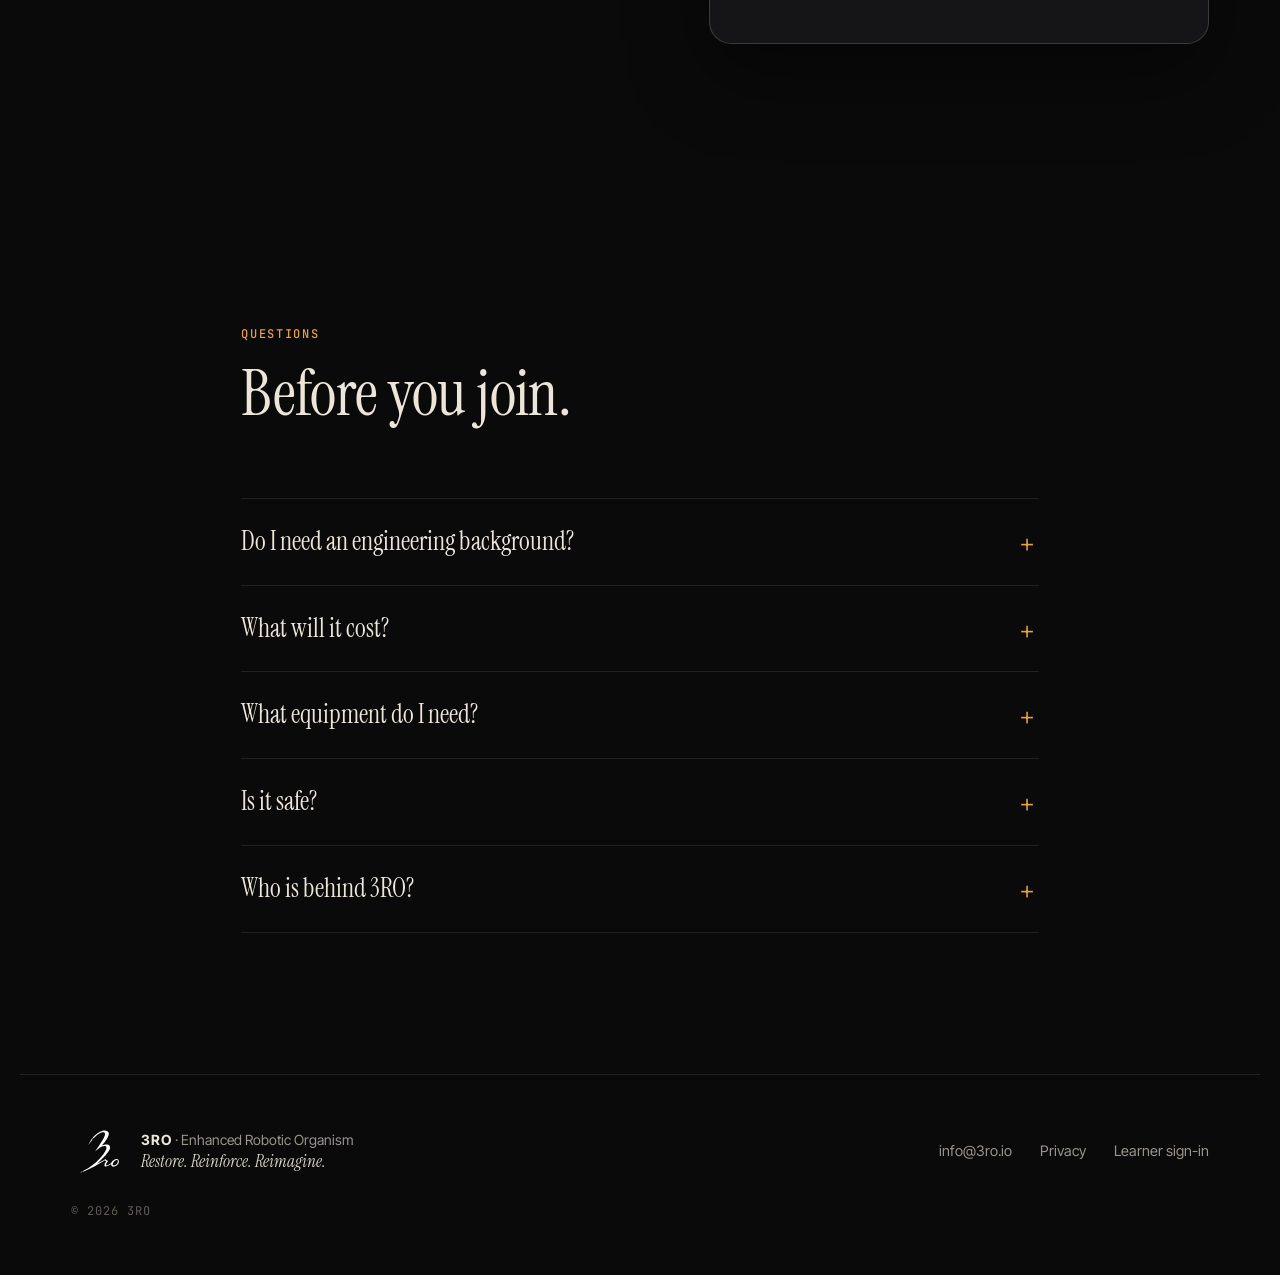
==== commit bf6d2737: "Launch 3RO landing v2: Enhanced Robotic Organism, founding waitlist, mobile layout" ====
--- a/index.html
+++ b/index.html
@@ -4,11 +4,11 @@
   <meta charset="utf-8">
   <meta name="viewport" content="width=device-width, initial-scale=1, viewport-fit=cover">
   <meta name="theme-color" content="#0a0a0b">
-  <title>3RO — Enhanced Robotic Organism</title>
+  <title>3RO · Enhanced Robotic Organism</title>
   <meta name="description" content="3RO (spoken Hero) is a hands-on path into human augmentation. Learn the biology and the engineering, then build your first wearable robot: an AI companion that rides on your shoulder. Join the founding waitlist.">
   <meta property="og:type" content="website">
   <meta property="og:url" content="https://3ro.io/">
-  <meta property="og:title" content="3RO — Restore. Reinforce. Reimagine.">
+  <meta property="og:title" content="3RO · Restore. Reinforce. Reimagine.">
   <meta property="og:description" content="Learn human augmentation by building your first wearable robot. Founding waitlist open.">
   <meta property="og:image" content="https://3ro.io/assets/og.jpg">
   <meta name="twitter:card" content="summary_large_image">
@@ -30,6 +30,7 @@
   <nav aria-label="Sections">
     <a href="#meaning">The idea</a>
     <a href="#course">The course</a>
+    <a href="#curriculum">Curriculum</a>
     <a href="#parrot">Parrot</a>
     <a href="#faq">FAQ</a>
   </nav>
@@ -62,7 +63,7 @@
   <section class="meaning reveal" id="meaning">
     <p class="kicker">What 3RO stands for</p>
     <div class="ero">
-      <article><span class="letter">E</span><h3>Enhanced</h3><p>Technology that extends what a person can sense, decide and do — instead of doing it for them.</p></article>
+      <article><span class="letter">E</span><h3>Enhanced</h3><p>Technology that extends what a person can sense, decide and do, instead of doing it for them.</p></article>
       <article><span class="letter">R</span><h3>Robotic</h3><p>Machines you wear and work with, at body scale. Not watched on a screen: carried, on you, all day.</p></article>
       <article><span class="letter">O</span><h3>Organism</h3><p>Person and machine designed as one system, where the human stays in charge and the robot earns its place.</p></article>
     </div>
@@ -87,7 +88,7 @@
     <div class="section-head">
       <p class="kicker">The first course · Beyond Baseline</p>
       <h2 id="course-title">From first principles to your first augmentation.</h2>
-      <p class="sub">A beginner pathway that connects how the body works with how wearable machines are built. Every module ends in something you can run, test and keep — and every capability you learn goes straight into your own robot.</p>
+      <p class="sub">A beginner pathway that connects how the body works with how wearable machines are built. Every module ends in something you can run, test and keep, and every capability you learn goes straight into your own robot.</p>
     </div>
     <dl class="stats">
       <div><dt>Modules</dt><dd>48</dd></div>
@@ -99,7 +100,7 @@
       <li><span>Phase 1</span><h3>Person &amp; purpose</h3><p>Human signals, perception and interfaces. Pick a real task the robot should help you with.</p></li>
       <li><span>Phase 2</span><h3>Senses &amp; signals</h3><p>Power, sampling, vision, sound, thermal and motion sensing. Bring the first shoulder node to life.</p></li>
       <li><span>Phase 3</span><h3>The physical pair</h3><p>CAD, 3D printing and mounts: the raised shoulder robot and the wrist holder for your phone.</p></li>
-      <li><span>Phase 4</span><h3>Talk, move, wear</h3><p>AI conversation, speech, supervised motion, mass, heat and power — until it is safe to wear.</p></li>
+      <li><span>Phase 4</span><h3>Talk, move, wear</h3><p>AI conversation, speech, supervised motion, mass, heat and power, until it is safe to wear.</p></li>
       <li><span>Capstone</span><h3>Your companion</h3><p>Demonstrate the finished pair on a real everyday task, with the evidence to back it.</p></li>
     </ol>
     <ul class="features">
@@ -108,6 +109,18 @@
       <li><b>An AI tutor at your side.</b> Ask about the lesson you are on, with your work in context.</li>
       <li><b>Safe by design.</b> Non-invasive, bench-first. Nothing goes on your body before it has earned it.</li>
     </ul>
+  </section>
+
+  <!-- CURRICULUM MAP -->
+  <section class="curriculum reveal" id="curriculum" aria-labelledby="curriculum-title">
+    <div class="section-head">
+      <p class="kicker">Everything you'll learn</p>
+      <h2 id="curriculum-title">48 modules. Five disciplines. <em>One robot.</em></h2>
+      <p class="sub">Biology, electronics, software, mechanics and systems thinking, woven together in the order you need them. Tap a discipline to see where it runs through the course.</p>
+    </div>
+    <div class="strip" aria-hidden="true"><span class="m-sys" title="A00 · Mission, measurement and your first evidence"></span><span class="m-code" title="A01 · Numbers, Python and uncertainty for augmentation"></span><span class="m-bio" title="A02 · Cells, tissues, anatomy and homeostasis"></span><span class="m-bio" title="A03 · Nervous systems, sensory coding and perception"></span><span class="m-bio" title="A04 · Muscle, motor control and proprioception"></span><span class="m-bio" title="A05 · Biomechanics, movement and load paths"></span><span class="m-bio" title="A06 · Skin, tissue interfaces and human factors"></span><span class="m-sense" title="A07 · Low-voltage electronics and bench measurement"></span><span class="m-code" title="A08 · Python acquisition, timestamps and debugging"></span><span class="m-sense" title="A09 · Signals, calibration and uncertainty"></span><span class="m-sense" title="A10 · Visual biology, cameras and perception"></span><span class="m-sense" title="A11 · Low-light and thermal perception"></span><span class="m-sense" title="A12 · Hearing, acoustics and audio sensing"></span><span class="m-sense" title="A13 · Haptics and information interfaces"></span><span class="m-bio" title="A14 · Biosignals and biological measurement evidence"></span><span class="m-sense" title="A15 · Inertial sensing and orientation"></span><span class="m-make" title="A16 · Wearability, CAD and power packaging"></span><span class="m-code" title="A17 · Multi-sensor communication and integration"></span><span class="m-make" title="A18 · Physical-assistance models and bench control"></span><span class="m-sys" title="A19 · Protection, mobility and specialist collaboration"></span><span class="m-sys" title="A20 · Experiments, human responses and reliability"></span><span class="m-sys" title="A21 · Personal augmentation and shared guides"></span><span class="m-sys" title="A22 · Integration validation and field protocols"></span><span class="m-sys" title="A23 · Foundation capstone: the perception pipeline"></span><span class="m-make" title="A24 · Mathematical bridge for integrated systems"></span><span class="m-sys" title="A25 · Parrot requirements and companion architecture"></span><span class="m-make" title="A26 · Parametric CAD, assemblies and technical drawings"></span><span class="m-make" title="A27 · Beginner 3D printing, slicing and inspection"></span><span class="m-make" title="A28 · Joined modular parts, fasteners and fit"></span><span class="m-code" title="A29 · Build the shoulder assistant architecture"></span><span class="m-code" title="A30 · Intelligence, voice and grounded context"></span><span class="m-code" title="A31 · Embedded timing buses and watchdogs"></span><span class="m-code" title="A32 · State estimation, stability and bounded control"></span><span class="m-bio" title="A33 · Human adaptation, thermoregulation and workload"></span><span class="m-make" title="A34 · Structural mechanics, dynamics and model credibility"></span><span class="m-make" title="A35 · Materials, fatigue, fabrication and inspection"></span><span class="m-make" title="A36 · Actuation, compliance and deployable mechanisms"></span><span class="m-sense" title="A37 · Work, power and mission energy closure"></span><span class="m-sense" title="A38 · Electrical distribution, conversion and battery management"></span><span class="m-make" title="A39 · Heat transfer and coupled thermal environments"></span><span class="m-code" title="A40 · Wireless links, body placement and Android lifecycle"></span><span class="m-code" title="A41 · Phone-wrist controls and assistant interaction"></span><span class="m-code" title="A42 · Camera directions and local companion looking"></span><span class="m-code" title="A43 · Shoulder speech and portable companion operation"></span><span class="m-sys" title="A44 · Reliability and authority in a moving companion"></span><span class="m-sys" title="A45 · Metrology, fit acceptance and independent observations"></span><span class="m-sys" title="A46 · Integrate PARROT time, heat and operating resources"></span><span class="m-sys" title="A47 · Demonstrate and hand over your Parrot"></span></div>
+    <div class="legend" role="group" aria-label="Highlight a discipline"><button type="button" class="lg m-bio" data-cat="bio" aria-pressed="false"><i></i>Body & biology<b>7</b></button><button type="button" class="lg m-sense" data-cat="sense" aria-pressed="false"><i></i>Electronics & sensing<b>9</b></button><button type="button" class="lg m-code" data-cat="code" aria-pressed="false"><i></i>Software & AI<b>11</b></button><button type="button" class="lg m-make" data-cat="make" aria-pressed="false"><i></i>Mechanics & fabrication<b>10</b></button><button type="button" class="lg m-sys" data-cat="sys" aria-pressed="false"><i></i>Systems & validation<b>11</b></button></div>
+    <div class="phases" data-filter=""><article><header><span>Phase 00</span><h3>Foundations</h3></header><ul><li class="m-sys"><code>A00</code>Mission, measurement and your first evidence</li><li class="m-code"><code>A01</code>Numbers, Python and uncertainty for augmentation</li><li class="m-bio"><code>A02</code>Cells, tissues, anatomy and homeostasis</li><li class="m-bio"><code>A03</code>Nervous systems, sensory coding and perception</li></ul></article><article><header><span>Phase 01</span><h3>Body & electronics</h3></header><ul><li class="m-bio"><code>A04</code>Muscle, motor control and proprioception</li><li class="m-bio"><code>A05</code>Biomechanics, movement and load paths</li><li class="m-bio"><code>A06</code>Skin, tissue interfaces and human factors</li><li class="m-sense"><code>A07</code>Low-voltage electronics and bench measurement</li></ul></article><article><header><span>Phase 02</span><h3>Measurement & vision</h3></header><ul><li class="m-code"><code>A08</code>Python acquisition, timestamps and debugging</li><li class="m-sense"><code>A09</code>Signals, calibration and uncertainty</li><li class="m-sense"><code>A10</code>Visual biology, cameras and perception</li><li class="m-sense"><code>A11</code>Low-light and thermal perception</li></ul></article><article><header><span>Phase 03</span><h3>Hearing, touch & biosignals</h3></header><ul><li class="m-sense"><code>A12</code>Hearing, acoustics and audio sensing</li><li class="m-sense"><code>A13</code>Haptics and information interfaces</li><li class="m-bio"><code>A14</code>Biosignals and biological measurement evidence</li><li class="m-sense"><code>A15</code>Inertial sensing and orientation</li></ul></article><article><header><span>Phase 04</span><h3>Wearable integration</h3></header><ul><li class="m-make"><code>A16</code>Wearability, CAD and power packaging</li><li class="m-code"><code>A17</code>Multi-sensor communication and integration</li><li class="m-make"><code>A18</code>Physical-assistance models and bench control</li><li class="m-sys"><code>A19</code>Protection, mobility and specialist collaboration</li></ul></article><article><header><span>Phase 05</span><h3>Experiments & first capstone</h3></header><ul><li class="m-sys"><code>A20</code>Experiments, human responses and reliability</li><li class="m-sys"><code>A21</code>Personal augmentation and shared guides</li><li class="m-sys"><code>A22</code>Integration validation and field protocols</li><li class="m-sys"><code>A23</code>Foundation capstone: the perception pipeline</li></ul></article><article><header><span>Phase 06</span><h3>Design, CAD & 3D printing</h3></header><ul><li class="m-make"><code>A24</code>Mathematical bridge for integrated systems</li><li class="m-sys"><code>A25</code>Parrot requirements and companion architecture</li><li class="m-make"><code>A26</code>Parametric CAD, assemblies and technical drawings</li><li class="m-make"><code>A27</code>Beginner 3D printing, slicing and inspection</li><li class="m-make"><code>A28</code>Joined modular parts, fasteners and fit</li></ul></article><article><header><span>Phase 07</span><h3>Assistant software & bring-up</h3></header><ul><li class="m-code"><code>A29</code>Build the shoulder assistant architecture</li><li class="m-code"><code>A30</code>Intelligence, voice and grounded context</li><li class="m-code"><code>A31</code>Embedded timing buses and watchdogs</li><li class="m-code"><code>A32</code>State estimation, stability and bounded control</li></ul></article><article><header><span>Phase 08</span><h3>Mechanics, power & heat</h3></header><ul><li class="m-bio"><code>A33</code>Human adaptation, thermoregulation and workload</li><li class="m-make"><code>A34</code>Structural mechanics, dynamics and model credibility</li><li class="m-make"><code>A35</code>Materials, fatigue, fabrication and inspection</li><li class="m-make"><code>A36</code>Actuation, compliance and deployable mechanisms</li><li class="m-sense"><code>A37</code>Work, power and mission energy closure</li><li class="m-sense"><code>A38</code>Electrical distribution, conversion and battery management</li><li class="m-make"><code>A39</code>Heat transfer and coupled thermal environments</li></ul></article><article><header><span>Phase 09</span><h3>Wireless & companion behaviour</h3></header><ul><li class="m-code"><code>A40</code>Wireless links, body placement and Android lifecycle</li><li class="m-code"><code>A41</code>Phone-wrist controls and assistant interaction</li><li class="m-code"><code>A42</code>Camera directions and local companion looking</li><li class="m-code"><code>A43</code>Shoulder speech and portable companion operation</li></ul></article><article><header><span>Phase 10</span><h3>Reliability & Parrot capstone</h3></header><ul><li class="m-sys"><code>A44</code>Reliability and authority in a moving companion</li><li class="m-sys"><code>A45</code>Metrology, fit acceptance and independent observations</li><li class="m-sys"><code>A46</code>Integrate PARROT time, heat and operating resources</li><li class="m-sys"><code>A47</code>Demonstrate and hand over your Parrot</li></ul></article></div>
   </section>
 
   <!-- PARROT -->
@@ -156,10 +169,9 @@
       <h2 id="parrot-title">Your first augmentation sits on your shoulder.</h2>
       <p class="sub">Parrot is a small robot that rides on your shoulder, looks around, notices things and talks with you. Your phone, worn on the wrist, is its controller. You build every part of it during the course.</p>
       <ul class="specs">
-        <li><b>Moves</b><span>Three powered joints — base, elbow, head — for glance, attention and rest.</span></li>
+        <li><b>Moves</b><span>Three powered joints (base, elbow, head) for glance, attention and rest.</span></li>
         <li><b>Sees</b><span>A head camera and range sensor, plus a thermal sense for warmth you can't see.</span></li>
         <li><b>Talks</b><span>Ask a question at your shoulder, review it, hear the answer. Follow-ups included.</span></li>
-        <li><b>Stays safe</b><span>The AI can talk, but it can't grab the motors. Movement is owned by a local, bounded controller.</span></li>
       </ul>
     </div>
   </section>
@@ -211,7 +223,7 @@
   <!-- FAQ -->
   <section class="faq reveal" id="faq" aria-labelledby="faq-title">
     <div class="section-head"><p class="kicker">Questions</p><h2 id="faq-title">Before you join.</h2></div>
-    <details><summary>Do I need an engineering background?</summary><p>No. The course is a beginner pathway: it starts from measurement and the human body and builds up. It does ask for curiosity and steady weekly effort — it is a serious programme, not a weekend kit.</p></details>
+    <details><summary>Do I need an engineering background?</summary><p>No. The course is a beginner pathway: it starts from measurement and the human body and builds up. It does ask for curiosity and steady weekly effort: it is a serious programme, not a weekend kit.</p></details>
     <details><summary>What will it cost?</summary><p>Pricing will be announced to the waitlist first, with a founding-member rate for the first cohort. Parrot's hardware is bought separately from off-the-shelf parts, and the course includes a full parts list and ordering guide.</p></details>
     <details><summary>What equipment do I need?</summary><p>A computer to start. Later modules use an Android phone as the wrist controller, a 3D printer (or a printing service) and basic electronics tools. Each one is introduced when it's needed, not all on day one.</p></details>
     <details><summary>Is it safe?</summary><p>Safety is built into the design. Everything is non-invasive and built on the bench first. Movement is controlled locally with hard limits and a stop, and nothing makes medical or protective claims.</p></details>
--- a/styles.css
+++ b/styles.css
@@ -200,6 +200,34 @@
 .foot-links a{color:var(--muted);text-decoration:none;font-size:14.5px}
 .foot-links a:hover{color:var(--ivory)}
 .copy{width:100%;font:400 12px var(--mono);color:#5f5b55;letter-spacing:.08em}
+
+/* Curriculum map */
+.m-bio{--c:#e8907e}.m-sense{--c:#4fd1c5}.m-code{--c:#93a9ff}.m-make{--c:#e8a23a}.m-sys{--c:#cfc8bb}
+.strip{display:grid;grid-template-columns:repeat(48,1fr);gap:3px;margin-bottom:22px}
+.strip span{height:34px;border-radius:3px;background:var(--c);opacity:.85;transition:opacity .3s,transform .3s}
+.legend{display:flex;flex-wrap:wrap;gap:8px;margin-bottom:40px}
+.lg{appearance:none;cursor:pointer;display:inline-flex;align-items:center;gap:9px;background:transparent;border:1px solid var(--line-2);color:var(--text);
+  font:500 14px var(--sans);padding:9px 14px;border-radius:999px;transition:all .2s}
+.lg i{width:10px;height:10px;border-radius:50%;background:var(--c)}
+.lg b{font:500 11px var(--mono);color:var(--muted)}
+.lg:hover,.lg[aria-pressed="true"]{border-color:var(--c);background:color-mix(in srgb,var(--c) 14%,transparent);color:var(--ivory)}
+.phases{display:grid;grid-template-columns:repeat(auto-fill,minmax(230px,1fr));gap:14px}
+.phases article{background:var(--surface);border:1px solid var(--line);border-radius:14px;padding:20px 18px 18px}
+.phases header span{font:500 11px var(--mono);letter-spacing:.12em;text-transform:uppercase;color:var(--amber)}
+.phases h3{font:400 24px/1.15 var(--serif);margin:6px 0 14px}
+.phases ul{list-style:none;margin:0;padding:0;display:flex;flex-direction:column;gap:6px}
+.phases li{position:relative;padding:7px 8px 7px 14px;font-size:14px;line-height:1.35;color:var(--text);border-radius:6px;transition:opacity .3s,background .3s}
+.phases li::before{content:"";position:absolute;left:0;top:9px;bottom:9px;width:3px;border-radius:2px;background:var(--c)}
+.phases code{display:block;font:500 10.5px var(--mono);letter-spacing:.08em;color:var(--muted);margin-bottom:1px}
+.phases[data-filter]:not([data-filter=""]) li{opacity:.22}
+.phases[data-filter="bio"] li.m-bio,.phases[data-filter="sense"] li.m-sense,.phases[data-filter="code"] li.m-code,.phases[data-filter="make"] li.m-make,.phases[data-filter="sys"] li.m-sys{opacity:1;background:color-mix(in srgb,var(--c) 10%,transparent)}
+.strip[data-filter]:not([data-filter=""]) span{opacity:.15}
+.strip[data-filter="bio"] .m-bio,.strip[data-filter="sense"] .m-sense,.strip[data-filter="code"] .m-code,.strip[data-filter="make"] .m-make,.strip[data-filter="sys"] .m-sys{opacity:1}
+@media (max-width:720px){
+  .strip{grid-template-columns:repeat(24,1fr);gap:2px}
+  .strip span{height:22px}
+  .lg{font-size:13px;padding:8px 12px}
+}
 
 /* Reveal */
 .reveal{opacity:0;transform:translateY(28px);transition:opacity .9s ease,transform .9s cubic-bezier(.2,.7,.2,1)}
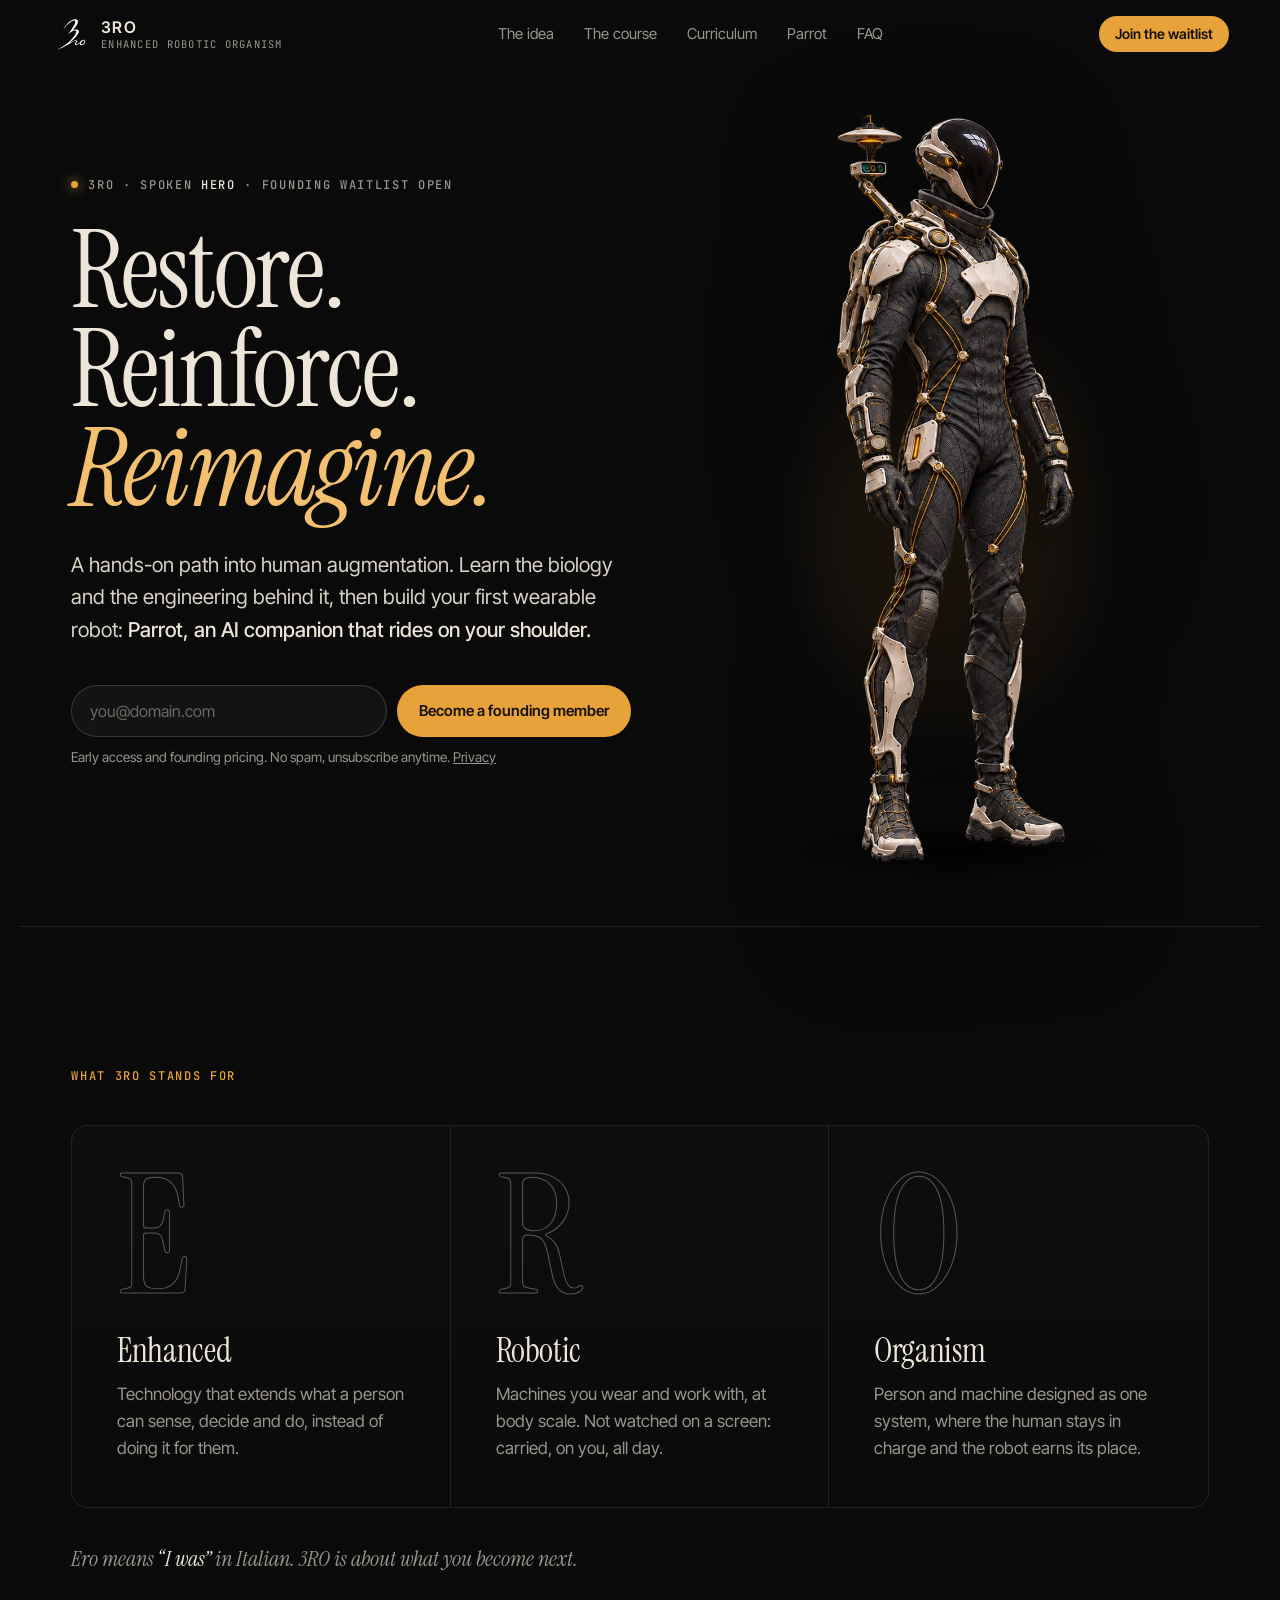
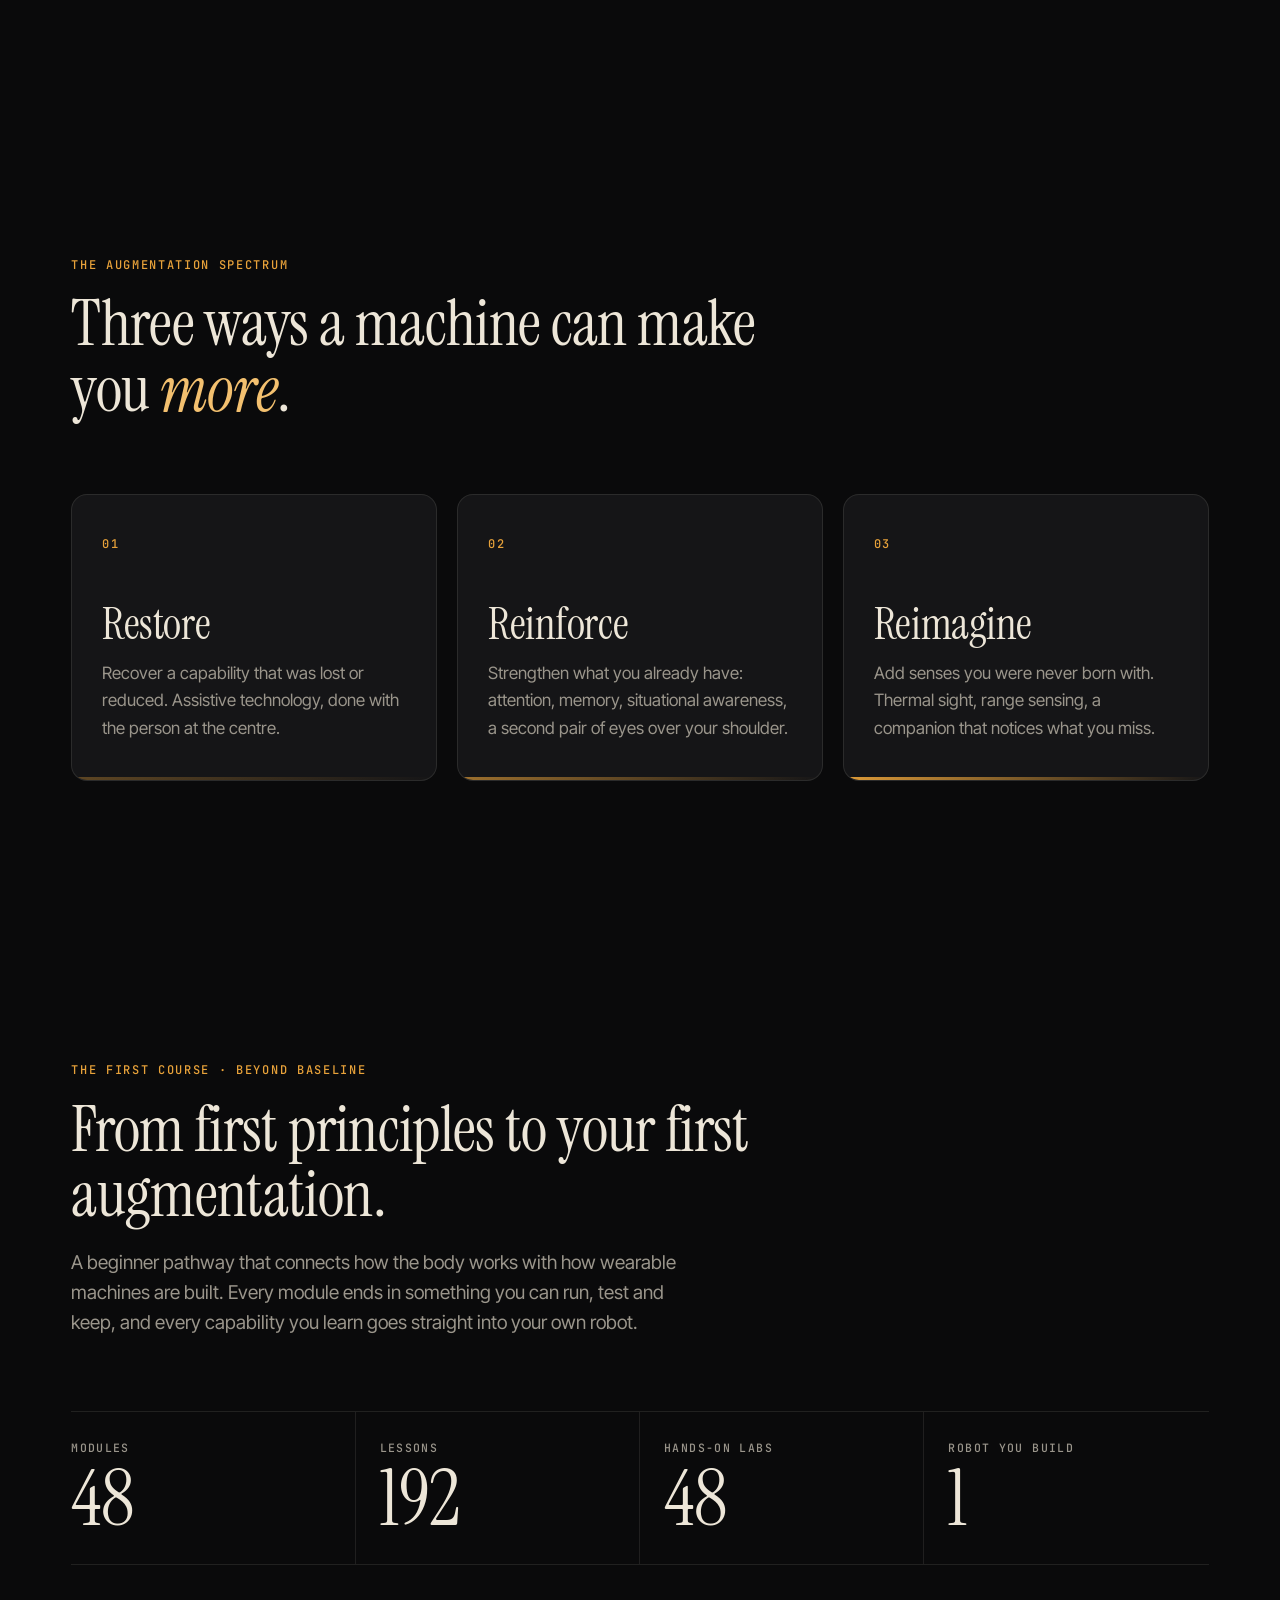
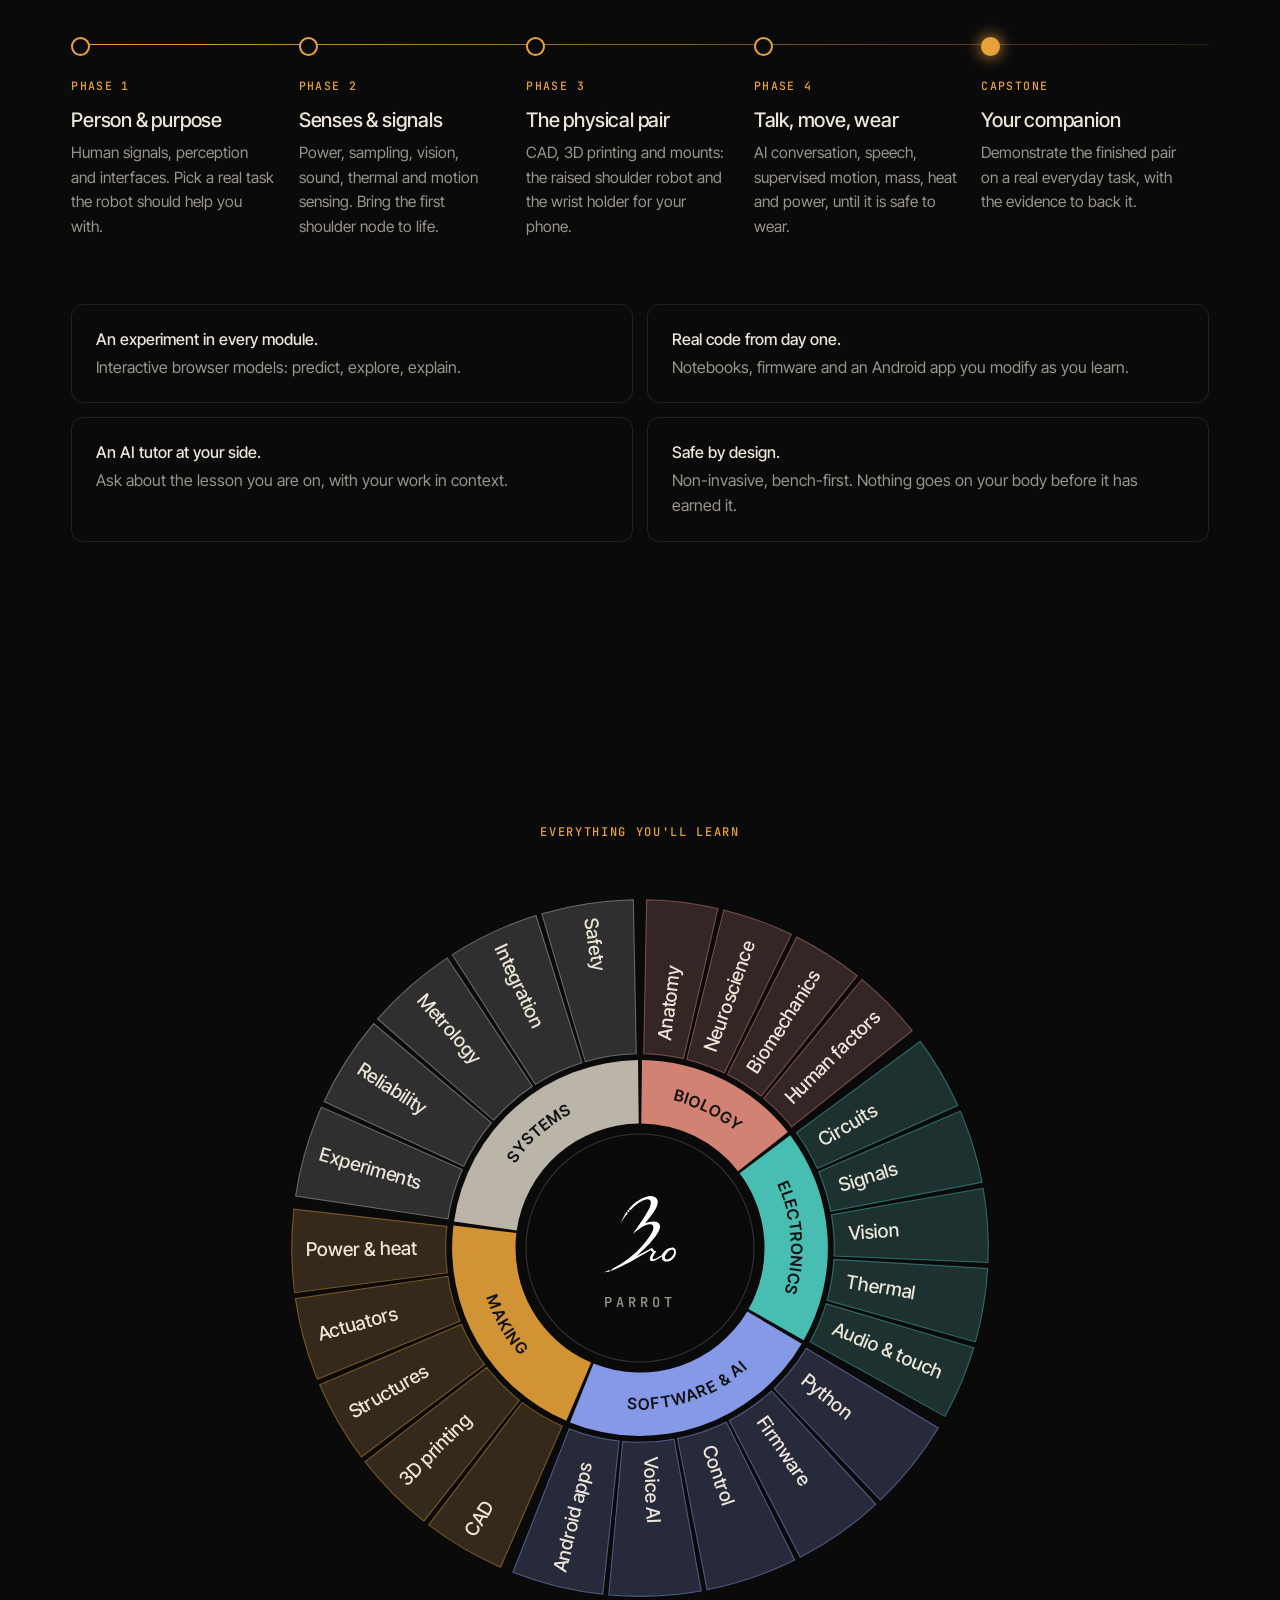
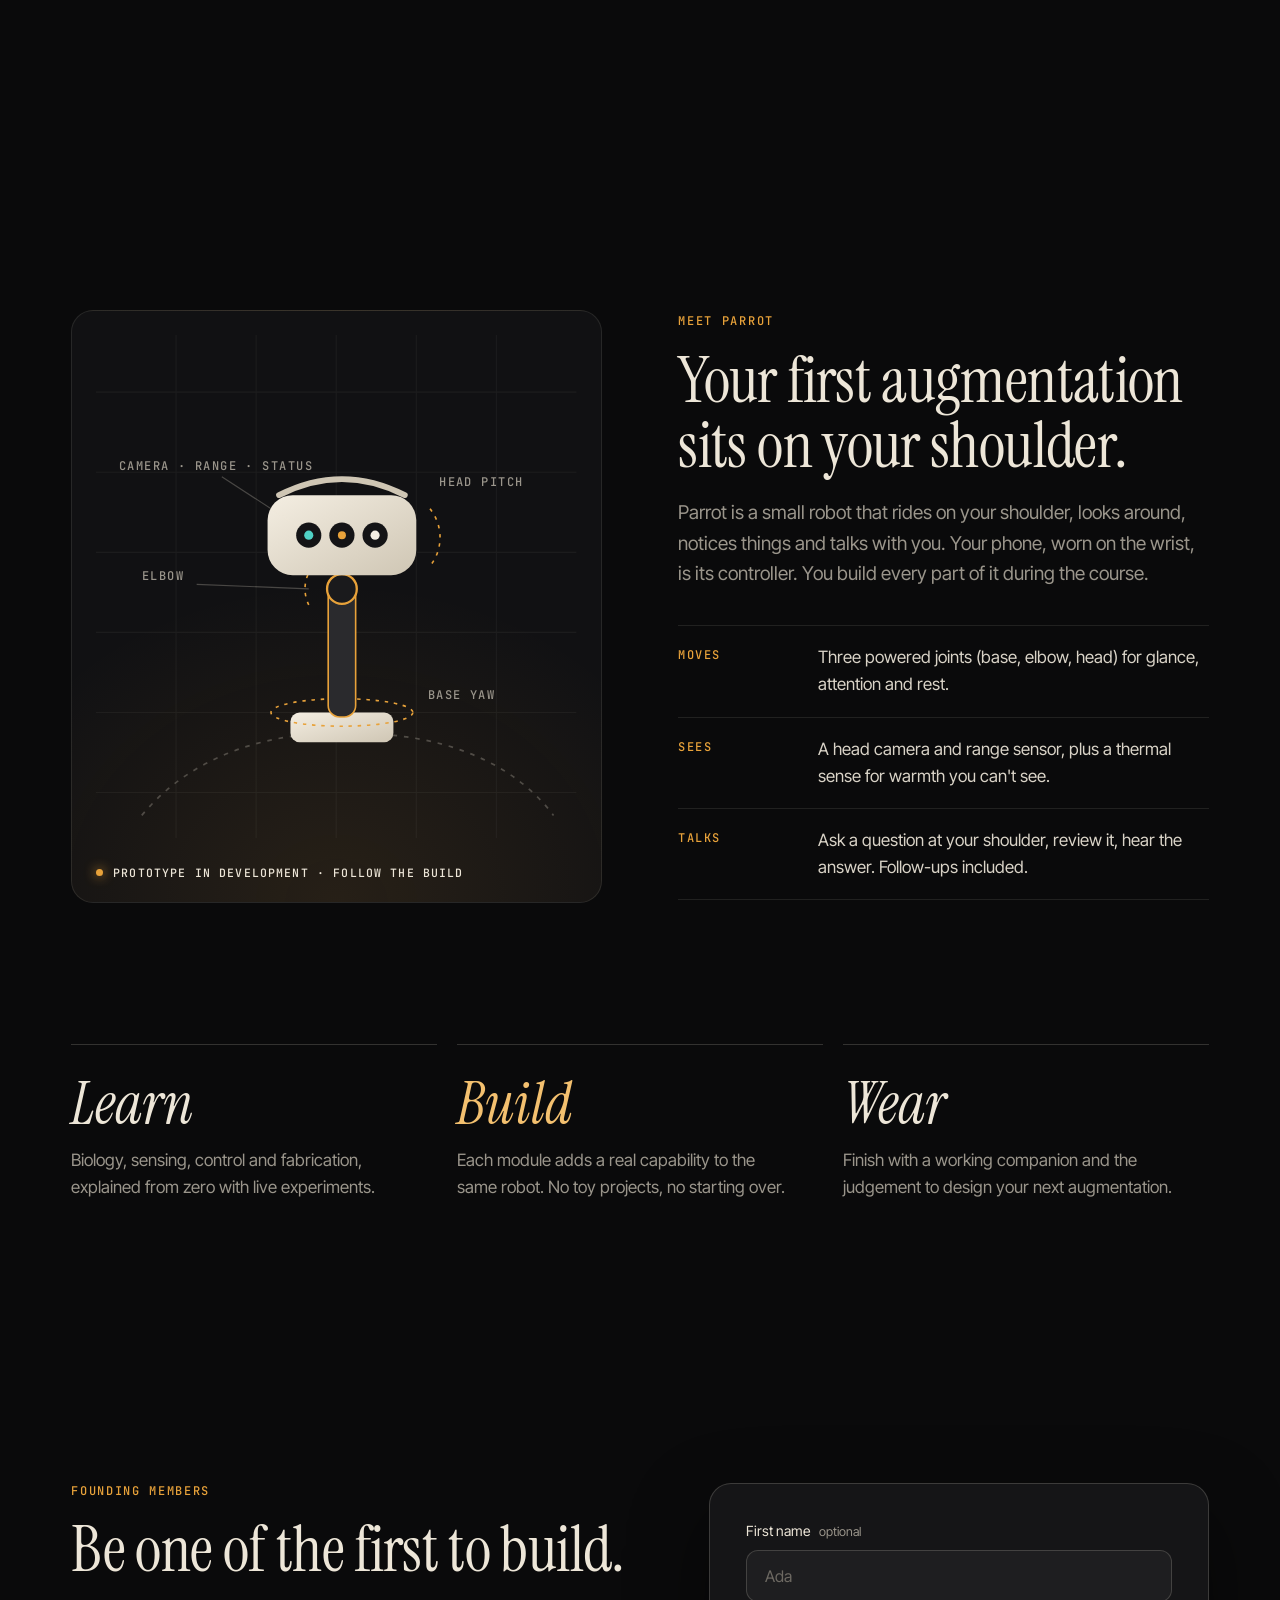
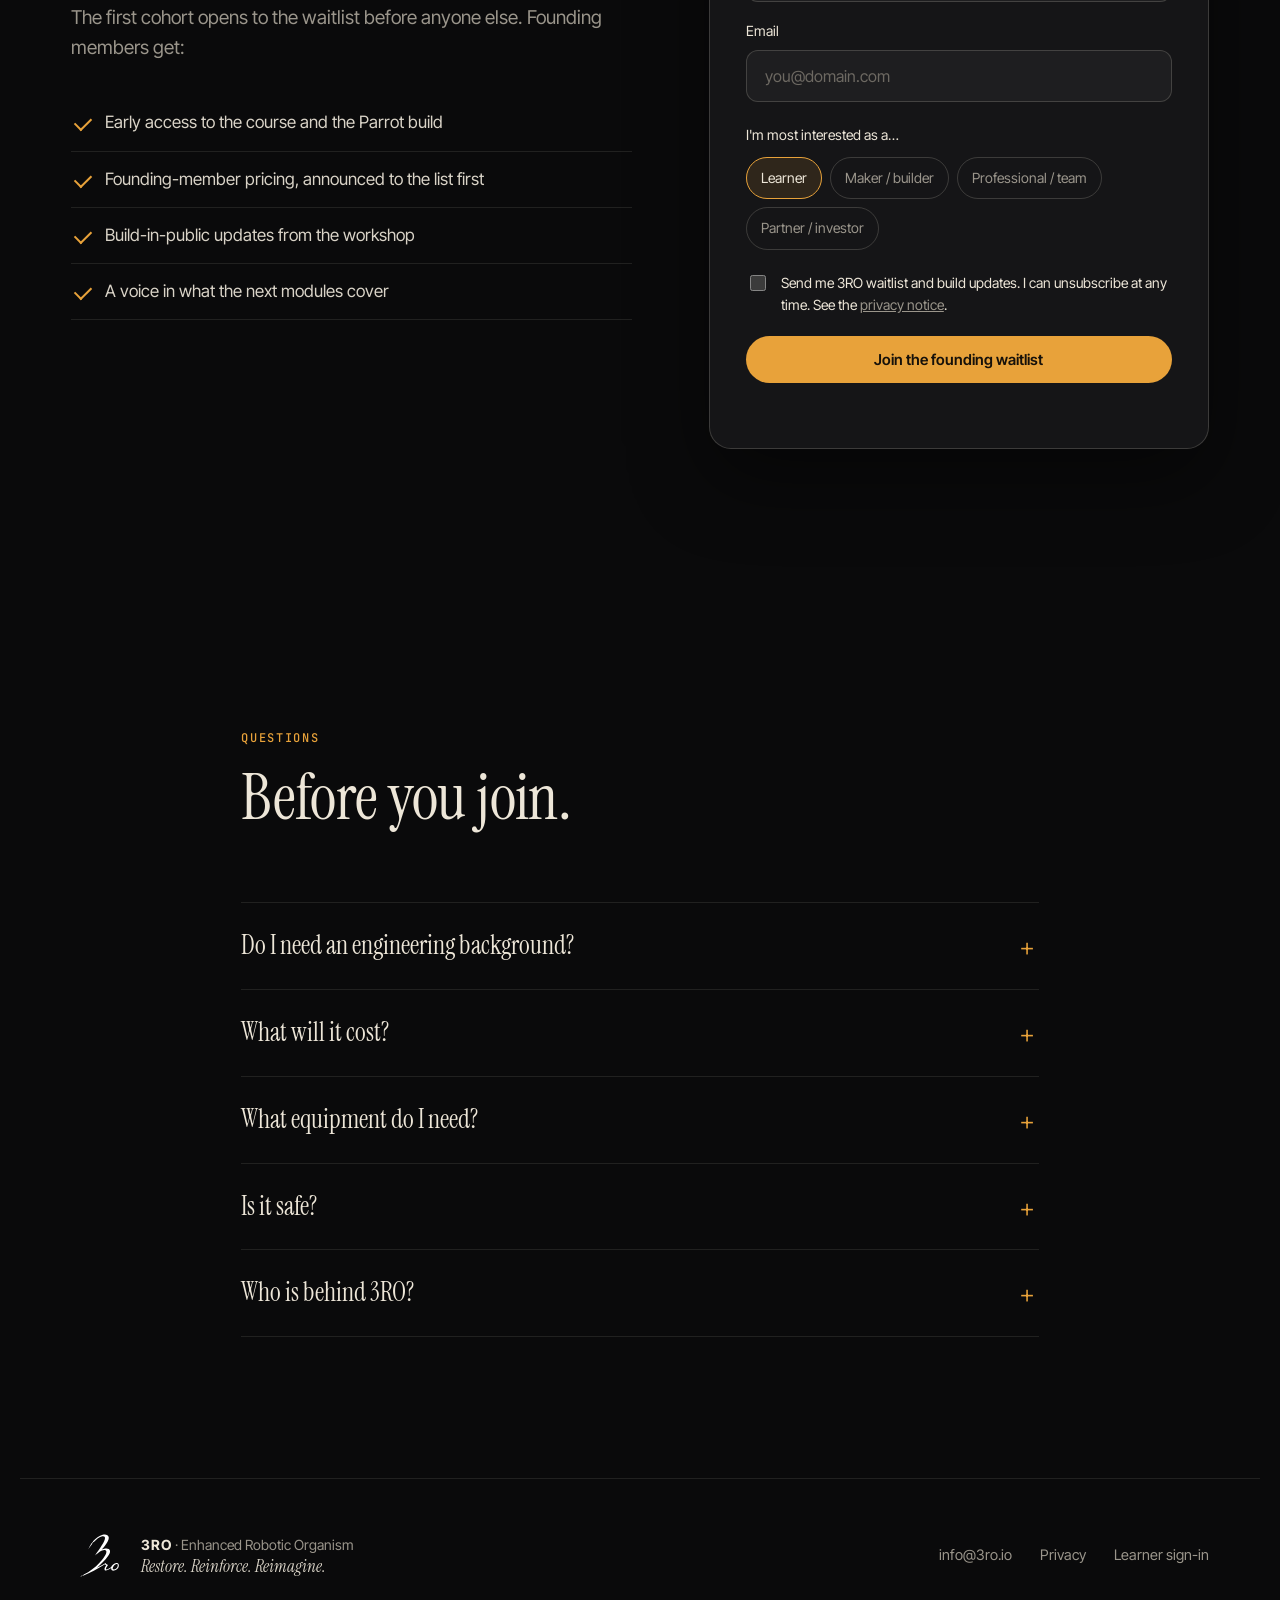
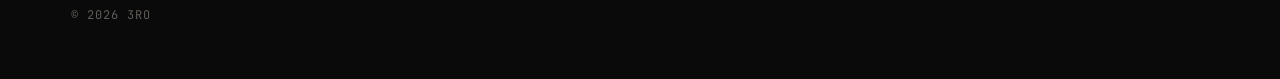
==== commit 7f665d32: "Launch 3RO landing v2: Enhanced Robotic Organism, founding waitlist, mobile layout" ====
--- a/index.html
+++ b/index.html
@@ -112,15 +112,17 @@
   </section>
 
   <!-- CURRICULUM MAP -->
-  <section class="curriculum reveal" id="curriculum" aria-labelledby="curriculum-title">
-    <div class="section-head">
-      <p class="kicker">Everything you'll learn</p>
-      <h2 id="curriculum-title">48 modules. Five disciplines. <em>One robot.</em></h2>
-      <p class="sub">Biology, electronics, software, mechanics and systems thinking, woven together in the order you need them. Tap a discipline to see where it runs through the course.</p>
-    </div>
-    <div class="strip" aria-hidden="true"><span class="m-sys" title="A00 · Mission, measurement and your first evidence"></span><span class="m-code" title="A01 · Numbers, Python and uncertainty for augmentation"></span><span class="m-bio" title="A02 · Cells, tissues, anatomy and homeostasis"></span><span class="m-bio" title="A03 · Nervous systems, sensory coding and perception"></span><span class="m-bio" title="A04 · Muscle, motor control and proprioception"></span><span class="m-bio" title="A05 · Biomechanics, movement and load paths"></span><span class="m-bio" title="A06 · Skin, tissue interfaces and human factors"></span><span class="m-sense" title="A07 · Low-voltage electronics and bench measurement"></span><span class="m-code" title="A08 · Python acquisition, timestamps and debugging"></span><span class="m-sense" title="A09 · Signals, calibration and uncertainty"></span><span class="m-sense" title="A10 · Visual biology, cameras and perception"></span><span class="m-sense" title="A11 · Low-light and thermal perception"></span><span class="m-sense" title="A12 · Hearing, acoustics and audio sensing"></span><span class="m-sense" title="A13 · Haptics and information interfaces"></span><span class="m-bio" title="A14 · Biosignals and biological measurement evidence"></span><span class="m-sense" title="A15 · Inertial sensing and orientation"></span><span class="m-make" title="A16 · Wearability, CAD and power packaging"></span><span class="m-code" title="A17 · Multi-sensor communication and integration"></span><span class="m-make" title="A18 · Physical-assistance models and bench control"></span><span class="m-sys" title="A19 · Protection, mobility and specialist collaboration"></span><span class="m-sys" title="A20 · Experiments, human responses and reliability"></span><span class="m-sys" title="A21 · Personal augmentation and shared guides"></span><span class="m-sys" title="A22 · Integration validation and field protocols"></span><span class="m-sys" title="A23 · Foundation capstone: the perception pipeline"></span><span class="m-make" title="A24 · Mathematical bridge for integrated systems"></span><span class="m-sys" title="A25 · Parrot requirements and companion architecture"></span><span class="m-make" title="A26 · Parametric CAD, assemblies and technical drawings"></span><span class="m-make" title="A27 · Beginner 3D printing, slicing and inspection"></span><span class="m-make" title="A28 · Joined modular parts, fasteners and fit"></span><span class="m-code" title="A29 · Build the shoulder assistant architecture"></span><span class="m-code" title="A30 · Intelligence, voice and grounded context"></span><span class="m-code" title="A31 · Embedded timing buses and watchdogs"></span><span class="m-code" title="A32 · State estimation, stability and bounded control"></span><span class="m-bio" title="A33 · Human adaptation, thermoregulation and workload"></span><span class="m-make" title="A34 · Structural mechanics, dynamics and model credibility"></span><span class="m-make" title="A35 · Materials, fatigue, fabrication and inspection"></span><span class="m-make" title="A36 · Actuation, compliance and deployable mechanisms"></span><span class="m-sense" title="A37 · Work, power and mission energy closure"></span><span class="m-sense" title="A38 · Electrical distribution, conversion and battery management"></span><span class="m-make" title="A39 · Heat transfer and coupled thermal environments"></span><span class="m-code" title="A40 · Wireless links, body placement and Android lifecycle"></span><span class="m-code" title="A41 · Phone-wrist controls and assistant interaction"></span><span class="m-code" title="A42 · Camera directions and local companion looking"></span><span class="m-code" title="A43 · Shoulder speech and portable companion operation"></span><span class="m-sys" title="A44 · Reliability and authority in a moving companion"></span><span class="m-sys" title="A45 · Metrology, fit acceptance and independent observations"></span><span class="m-sys" title="A46 · Integrate PARROT time, heat and operating resources"></span><span class="m-sys" title="A47 · Demonstrate and hand over your Parrot"></span></div>
-    <div class="legend" role="group" aria-label="Highlight a discipline"><button type="button" class="lg m-bio" data-cat="bio" aria-pressed="false"><i></i>Body & biology<b>7</b></button><button type="button" class="lg m-sense" data-cat="sense" aria-pressed="false"><i></i>Electronics & sensing<b>9</b></button><button type="button" class="lg m-code" data-cat="code" aria-pressed="false"><i></i>Software & AI<b>11</b></button><button type="button" class="lg m-make" data-cat="make" aria-pressed="false"><i></i>Mechanics & fabrication<b>10</b></button><button type="button" class="lg m-sys" data-cat="sys" aria-pressed="false"><i></i>Systems & validation<b>11</b></button></div>
-    <div class="phases" data-filter=""><article><header><span>Phase 00</span><h3>Foundations</h3></header><ul><li class="m-sys"><code>A00</code>Mission, measurement and your first evidence</li><li class="m-code"><code>A01</code>Numbers, Python and uncertainty for augmentation</li><li class="m-bio"><code>A02</code>Cells, tissues, anatomy and homeostasis</li><li class="m-bio"><code>A03</code>Nervous systems, sensory coding and perception</li></ul></article><article><header><span>Phase 01</span><h3>Body & electronics</h3></header><ul><li class="m-bio"><code>A04</code>Muscle, motor control and proprioception</li><li class="m-bio"><code>A05</code>Biomechanics, movement and load paths</li><li class="m-bio"><code>A06</code>Skin, tissue interfaces and human factors</li><li class="m-sense"><code>A07</code>Low-voltage electronics and bench measurement</li></ul></article><article><header><span>Phase 02</span><h3>Measurement & vision</h3></header><ul><li class="m-code"><code>A08</code>Python acquisition, timestamps and debugging</li><li class="m-sense"><code>A09</code>Signals, calibration and uncertainty</li><li class="m-sense"><code>A10</code>Visual biology, cameras and perception</li><li class="m-sense"><code>A11</code>Low-light and thermal perception</li></ul></article><article><header><span>Phase 03</span><h3>Hearing, touch & biosignals</h3></header><ul><li class="m-sense"><code>A12</code>Hearing, acoustics and audio sensing</li><li class="m-sense"><code>A13</code>Haptics and information interfaces</li><li class="m-bio"><code>A14</code>Biosignals and biological measurement evidence</li><li class="m-sense"><code>A15</code>Inertial sensing and orientation</li></ul></article><article><header><span>Phase 04</span><h3>Wearable integration</h3></header><ul><li class="m-make"><code>A16</code>Wearability, CAD and power packaging</li><li class="m-code"><code>A17</code>Multi-sensor communication and integration</li><li class="m-make"><code>A18</code>Physical-assistance models and bench control</li><li class="m-sys"><code>A19</code>Protection, mobility and specialist collaboration</li></ul></article><article><header><span>Phase 05</span><h3>Experiments & first capstone</h3></header><ul><li class="m-sys"><code>A20</code>Experiments, human responses and reliability</li><li class="m-sys"><code>A21</code>Personal augmentation and shared guides</li><li class="m-sys"><code>A22</code>Integration validation and field protocols</li><li class="m-sys"><code>A23</code>Foundation capstone: the perception pipeline</li></ul></article><article><header><span>Phase 06</span><h3>Design, CAD & 3D printing</h3></header><ul><li class="m-make"><code>A24</code>Mathematical bridge for integrated systems</li><li class="m-sys"><code>A25</code>Parrot requirements and companion architecture</li><li class="m-make"><code>A26</code>Parametric CAD, assemblies and technical drawings</li><li class="m-make"><code>A27</code>Beginner 3D printing, slicing and inspection</li><li class="m-make"><code>A28</code>Joined modular parts, fasteners and fit</li></ul></article><article><header><span>Phase 07</span><h3>Assistant software & bring-up</h3></header><ul><li class="m-code"><code>A29</code>Build the shoulder assistant architecture</li><li class="m-code"><code>A30</code>Intelligence, voice and grounded context</li><li class="m-code"><code>A31</code>Embedded timing buses and watchdogs</li><li class="m-code"><code>A32</code>State estimation, stability and bounded control</li></ul></article><article><header><span>Phase 08</span><h3>Mechanics, power & heat</h3></header><ul><li class="m-bio"><code>A33</code>Human adaptation, thermoregulation and workload</li><li class="m-make"><code>A34</code>Structural mechanics, dynamics and model credibility</li><li class="m-make"><code>A35</code>Materials, fatigue, fabrication and inspection</li><li class="m-make"><code>A36</code>Actuation, compliance and deployable mechanisms</li><li class="m-sense"><code>A37</code>Work, power and mission energy closure</li><li class="m-sense"><code>A38</code>Electrical distribution, conversion and battery management</li><li class="m-make"><code>A39</code>Heat transfer and coupled thermal environments</li></ul></article><article><header><span>Phase 09</span><h3>Wireless & companion behaviour</h3></header><ul><li class="m-code"><code>A40</code>Wireless links, body placement and Android lifecycle</li><li class="m-code"><code>A41</code>Phone-wrist controls and assistant interaction</li><li class="m-code"><code>A42</code>Camera directions and local companion looking</li><li class="m-code"><code>A43</code>Shoulder speech and portable companion operation</li></ul></article><article><header><span>Phase 10</span><h3>Reliability & Parrot capstone</h3></header><ul><li class="m-sys"><code>A44</code>Reliability and authority in a moving companion</li><li class="m-sys"><code>A45</code>Metrology, fit acceptance and independent observations</li><li class="m-sys"><code>A46</code>Integrate PARROT time, heat and operating resources</li><li class="m-sys"><code>A47</code>Demonstrate and hand over your Parrot</li></ul></article></div>
+  <section class="curriculum reveal" id="curriculum" aria-label="What you will learn">
+    <p class="kicker">Everything you'll learn</p>
+    <div class="wheel-wrap">
+    <svg class="wheel" viewBox="0 0 720 720" role="img" aria-label="What you learn: body and biology, electronics and sensing, software and AI, mechanics and making, systems and validation">
+      <defs><path id="lp-bio" d="M361.5 212.0A148.0 148.0 0 0 1 476.5 268.7"/><path id="lp-sense" d="M478.4 271.1A148.0 148.0 0 0 1 488.9 432.7"/><path id="lp-code" d="M304.8 497.3A148.0 148.0 0 0 0 487.4 435.3"/><path id="lp-make" d="M213.1 342.2A148.0 148.0 0 0 0 301.9 496.1"/><path id="lp-sys" d="M213.5 339.1A148.0 148.0 0 0 1 358.5 212.0"/></defs>
+      <circle class="core-ring" cx="360" cy="360" r="108"/>
+      <g class="seg m-bio" data-cat="bio" tabindex="0" role="button" aria-label="Body & biology: Anatomy, Neuroscience, Biomechanics, Human factors"><path class="inner" d="M361.9 182.0A178 178 0 0 1 500.1 250.2L452.9 287.2A118 118 0 0 0 361.2 242.0Z"/><text class="dlabel" dy="5"><textPath href="#lp-bio" startOffset="50%" text-anchor="middle">Biology</textPath></text><path class="outer" d="M366.3 30.1A330 330 0 0 1 433.8 38.4L401.2 180.7A184 184 0 0 0 363.5 176.0Z"/><text class="tlabel" x="384.2" y="163.5" transform="rotate(-83.0 384.2 163.5)" dy="5" text-anchor="start">Anatomy</text><path class="outer" d="M439.4 39.7A330 330 0 0 1 503.4 62.8L439.9 194.3A184 184 0 0 0 404.3 181.4Z"/><text class="tlabel" x="427.2" y="173.7" transform="rotate(-70.2 427.2 173.7)" dy="5" text-anchor="start">Neuroscience</text><path class="outer" d="M508.5 65.3A330 330 0 0 1 565.8 102.0L474.7 216.2A184 184 0 0 0 442.8 195.7Z"/><text class="tlabel" x="466.9" y="193.3" transform="rotate(-57.3 466.9 193.3)" dy="5" text-anchor="start">Biomechanics</text><path class="outer" d="M570.2 105.6A330 330 0 0 1 617.9 154.1L503.8 245.2A184 184 0 0 0 477.2 218.2Z"/><text class="tlabel" x="501.2" y="221.2" transform="rotate(-44.5 501.2 221.2)" dy="5" text-anchor="start">Human factors</text></g><g class="seg m-sense" data-cat="sense" tabindex="0" role="button" aria-label="Electronics & sensing: Circuits, Signal processing, Computer vision, Thermal sensing, Audio & haptics"><path class="inner" d="M502.3 253.1A178 178 0 0 1 515.1 447.4L462.8 417.9A118 118 0 0 0 454.4 289.2Z"/><text class="dlabel" dy="5"><textPath href="#lp-sense" startOffset="50%" text-anchor="middle">Electronics</textPath></text><path class="outer" d="M625.6 164.2A330 330 0 0 1 661.1 225.0L527.9 284.7A184 184 0 0 0 508.1 250.8Z"/><text class="tlabel" x="531.0" y="260.2" transform="rotate(-30.3 531.0 260.2)" dy="5" text-anchor="start">Circuits</text><path class="outer" d="M663.5 230.3A330 330 0 0 1 684.1 297.7L540.7 325.3A184 184 0 0 0 529.2 287.7Z"/><text class="tlabel" x="549.3" y="302.1" transform="rotate(-17.0 549.3 302.1)" dy="5" text-anchor="start">Signals</text><path class="outer" d="M685.1 303.4A330 330 0 0 1 689.7 373.7L543.8 367.6A184 184 0 0 0 541.3 328.4Z"/><text class="tlabel" x="557.6" y="347.1" transform="rotate(-3.8 557.6 347.1)" dy="5" text-anchor="start">Vision</text><path class="outer" d="M689.4 379.5A330 330 0 0 1 677.8 449.0L537.2 409.6A184 184 0 0 0 543.7 370.8Z"/><text class="tlabel" x="555.3" y="392.7" transform="rotate(9.5 555.3 392.7)" dy="5" text-anchor="start">Thermal</text><path class="outer" d="M676.2 454.5A330 330 0 0 1 648.9 519.5L521.1 448.9A184 184 0 0 0 536.3 412.7Z"/><text class="tlabel" x="542.6" y="436.6" transform="rotate(22.8 542.6 436.6)" dy="5" text-anchor="start">Audio & touch</text></g><g class="seg m-code" data-cat="code" tabindex="0" role="button" aria-label="Software & AI: Python, Embedded firmware, Control theory, Conversational AI, Android apps"><path class="inner" d="M513.2 450.6A178 178 0 0 1 293.6 525.2L316.0 469.5A118 118 0 0 0 461.6 420.1Z"/><text class="dlabel" dy="5"><textPath href="#lp-code" startOffset="50%" text-anchor="middle">Software & AI</textPath></text><path class="outer" d="M642.6 530.5A330 330 0 0 1 587.7 598.8L487.0 493.2A184 184 0 0 0 517.6 455.0Z"/><text class="tlabel" x="514.5" y="483.9" transform="rotate(38.7 514.5 483.9)" dy="5" text-anchor="start">Python</text><path class="outer" d="M583.5 602.8A330 330 0 0 1 511.8 653.0L444.6 523.4A184 184 0 0 0 484.6 495.4Z"/><text class="tlabel" x="473.6" y="522.2" transform="rotate(55.0 473.6 522.2)" dy="5" text-anchor="start">Firmware</text><path class="outer" d="M506.6 655.6A330 330 0 0 1 423.6 683.8L395.5 540.5A184 184 0 0 0 441.8 524.8Z"/><text class="tlabel" x="423.6" y="547.5" transform="rotate(71.2 423.6 547.5)" dy="5" text-anchor="start">Control</text><path class="outer" d="M418.0 684.9A330 330 0 0 1 330.4 688.7L343.5 543.3A184 184 0 0 0 392.3 541.1Z"/><text class="tlabel" x="368.6" y="557.8" transform="rotate(87.5 368.6 557.8)" dy="5" text-anchor="start">Voice AI</text><path class="outer" d="M324.7 688.1A330 330 0 0 1 239.6 667.2L292.9 531.3A184 184 0 0 0 340.3 542.9Z"/><text class="tlabel" x="284.8" y="666.9" transform="rotate(283.8 284.8 666.9)" dy="5" text-anchor="start">Android apps</text></g><g class="seg m-make" data-cat="make" tabindex="0" role="button" aria-label="Mechanics & making: Parametric CAD, 3D printing, Structures, Actuators, Power & heat"><path class="inner" d="M290.2 523.7A178 178 0 0 1 183.3 338.6L242.9 345.8A118 118 0 0 0 313.7 468.5Z"/><text class="dlabel" dy="5"><textPath href="#lp-make" startOffset="50%" text-anchor="middle">Making</textPath></text><path class="outer" d="M227.9 662.4A330 330 0 0 1 159.7 622.3L248.3 506.3A184 184 0 0 0 286.3 528.6Z"/><text class="tlabel" x="199.7" y="632.3" transform="rotate(300.5 199.7 632.3)" dy="5" text-anchor="start">CAD</text><path class="outer" d="M155.2 618.8A330 330 0 0 1 99.5 562.6L214.8 473.0A184 184 0 0 0 245.8 504.3Z"/><text class="tlabel" x="135.6" y="582.5" transform="rotate(315.2 135.6 582.5)" dy="5" text-anchor="start">3D printing</text><path class="outer" d="M96.0 558.0A330 330 0 0 1 56.5 489.6L190.8 432.2A184 184 0 0 0 212.8 470.4Z"/><text class="tlabel" x="86.3" y="518.0" transform="rotate(330.0 86.3 518.0)" dy="5" text-anchor="start">Structures</text><path class="outer" d="M54.3 484.3A330 330 0 0 1 33.5 408.0L178.0 386.8A184 184 0 0 0 189.5 429.3Z"/><text class="tlabel" x="55.1" y="443.1" transform="rotate(344.8 55.1 443.1)" dy="5" text-anchor="start">Actuators</text><path class="outer" d="M32.7 402.3A330 330 0 0 1 32.1 323.2L177.1 339.5A184 184 0 0 0 177.5 383.6Z"/><text class="tlabel" x="44.0" y="362.6" transform="rotate(359.5 44.0 362.6)" dy="5" text-anchor="start">Power & heat</text></g><g class="seg m-sys" data-cat="sys" tabindex="0" role="button" aria-label="Systems & validation: Experiment design, Reliability, Metrology, Integration, Safety"><path class="inner" d="M183.8 334.9A178 178 0 0 1 358.1 182.0L358.8 242.0A118 118 0 0 0 243.2 343.4Z"/><text class="dlabel" dy="5"><textPath href="#lp-sys" startOffset="50%" text-anchor="middle">Systems</textPath></text><path class="outer" d="M33.7 310.7A330 330 0 0 1 58.2 226.5L191.7 285.6A184 184 0 0 0 178.1 332.5Z"/><text class="tlabel" x="56.6" y="271.7" transform="rotate(376.2 56.6 271.7)" dy="5" text-anchor="start">Experiments</text><path class="outer" d="M60.6 221.3A330 330 0 0 1 107.7 147.4L219.3 241.4A184 184 0 0 0 193.0 282.6Z"/><text class="tlabel" x="93.5" y="190.3" transform="rotate(392.5 93.5 190.3)" dy="5" text-anchor="start">Reliability</text><path class="outer" d="M111.4 143.0A330 330 0 0 1 177.3 85.2L258.1 206.8A184 184 0 0 0 221.4 239.0Z"/><text class="tlabel" x="151.6" y="122.4" transform="rotate(408.8 151.6 122.4)" dy="5" text-anchor="start">Metrology</text><path class="outer" d="M182.1 82.1A330 330 0 0 1 261.5 45.0L305.1 184.4A184 184 0 0 0 260.8 205.0Z"/><text class="tlabel" x="226.5" y="73.6" transform="rotate(425.0 226.5 73.6)" dy="5" text-anchor="start">Integration</text><path class="outer" d="M267.0 43.4A330 330 0 0 1 353.7 30.1L356.5 176.0A184 184 0 0 0 308.2 183.5Z"/><text class="tlabel" x="312.0" y="47.7" transform="rotate(441.3 312.0 47.7)" dy="5" text-anchor="start">Safety</text></g>
+      <image class="core-logo" href="assets/logo-white.svg" x="312" y="298" width="96" height="96"/>
+      <text class="core-text" x="360" y="416" text-anchor="middle">PARROT</text>
+    </svg>
+    </div>
   </section>
 
   <!-- PARROT -->
--- a/styles.css
+++ b/styles.css
@@ -203,30 +203,23 @@
 
 /* Curriculum map */
 .m-bio{--c:#e8907e}.m-sense{--c:#4fd1c5}.m-code{--c:#93a9ff}.m-make{--c:#e8a23a}.m-sys{--c:#cfc8bb}
-.strip{display:grid;grid-template-columns:repeat(48,1fr);gap:3px;margin-bottom:22px}
-.strip span{height:34px;border-radius:3px;background:var(--c);opacity:.85;transition:opacity .3s,transform .3s}
-.legend{display:flex;flex-wrap:wrap;gap:8px;margin-bottom:40px}
-.lg{appearance:none;cursor:pointer;display:inline-flex;align-items:center;gap:9px;background:transparent;border:1px solid var(--line-2);color:var(--text);
-  font:500 14px var(--sans);padding:9px 14px;border-radius:999px;transition:all .2s}
-.lg i{width:10px;height:10px;border-radius:50%;background:var(--c)}
-.lg b{font:500 11px var(--mono);color:var(--muted)}
-.lg:hover,.lg[aria-pressed="true"]{border-color:var(--c);background:color-mix(in srgb,var(--c) 14%,transparent);color:var(--ivory)}
-.phases{display:grid;grid-template-columns:repeat(auto-fill,minmax(230px,1fr));gap:14px}
-.phases article{background:var(--surface);border:1px solid var(--line);border-radius:14px;padding:20px 18px 18px}
-.phases header span{font:500 11px var(--mono);letter-spacing:.12em;text-transform:uppercase;color:var(--amber)}
-.phases h3{font:400 24px/1.15 var(--serif);margin:6px 0 14px}
-.phases ul{list-style:none;margin:0;padding:0;display:flex;flex-direction:column;gap:6px}
-.phases li{position:relative;padding:7px 8px 7px 14px;font-size:14px;line-height:1.35;color:var(--text);border-radius:6px;transition:opacity .3s,background .3s}
-.phases li::before{content:"";position:absolute;left:0;top:9px;bottom:9px;width:3px;border-radius:2px;background:var(--c)}
-.phases code{display:block;font:500 10.5px var(--mono);letter-spacing:.08em;color:var(--muted);margin-bottom:1px}
-.phases[data-filter]:not([data-filter=""]) li{opacity:.22}
-.phases[data-filter="bio"] li.m-bio,.phases[data-filter="sense"] li.m-sense,.phases[data-filter="code"] li.m-code,.phases[data-filter="make"] li.m-make,.phases[data-filter="sys"] li.m-sys{opacity:1;background:color-mix(in srgb,var(--c) 10%,transparent)}
-.strip[data-filter]:not([data-filter=""]) span{opacity:.15}
-.strip[data-filter="bio"] .m-bio,.strip[data-filter="sense"] .m-sense,.strip[data-filter="code"] .m-code,.strip[data-filter="make"] .m-make,.strip[data-filter="sys"] .m-sys{opacity:1}
+.curriculum{text-align:center}
+.curriculum .kicker{margin-bottom:28px}
+.wheel-wrap{max-width:760px;margin:0 auto}
+.wheel{width:100%;height:auto;display:block;overflow:visible}
+.wheel .core-ring{fill:none;stroke:var(--line-2);stroke-width:1}
+.wheel .core-text{font:500 13px var(--mono);letter-spacing:.3em;fill:var(--muted)}
+.wheel .seg{cursor:pointer;outline:none;transition:opacity .35s}
+.wheel .inner{fill:var(--c);opacity:.9}
+.wheel .outer{fill:color-mix(in srgb,var(--c) 16%,#121214);stroke:color-mix(in srgb,var(--c) 45%,transparent);stroke-width:1;transition:fill .3s}
+.wheel .dlabel{font:600 15px var(--sans);letter-spacing:.06em;text-transform:uppercase;fill:#121214}
+.wheel .tlabel{font:500 18px var(--sans);fill:var(--ivory);pointer-events:none}
+.wheel .seg:hover .outer,.wheel .seg:focus-visible .outer,.wheel .seg.on .outer{fill:color-mix(in srgb,var(--c) 34%,#121214)}
+.wheel.focus .seg:not(.on){opacity:.28}
 @media (max-width:720px){
-  .strip{grid-template-columns:repeat(24,1fr);gap:2px}
-  .strip span{height:22px}
-  .lg{font-size:13px;padding:8px 12px}
+  .wheel-wrap{margin:0 -8px}
+  .wheel .tlabel{font-size:18.5px}
+  .wheel .dlabel{font-size:16px}
 }
 
 /* Reveal */
